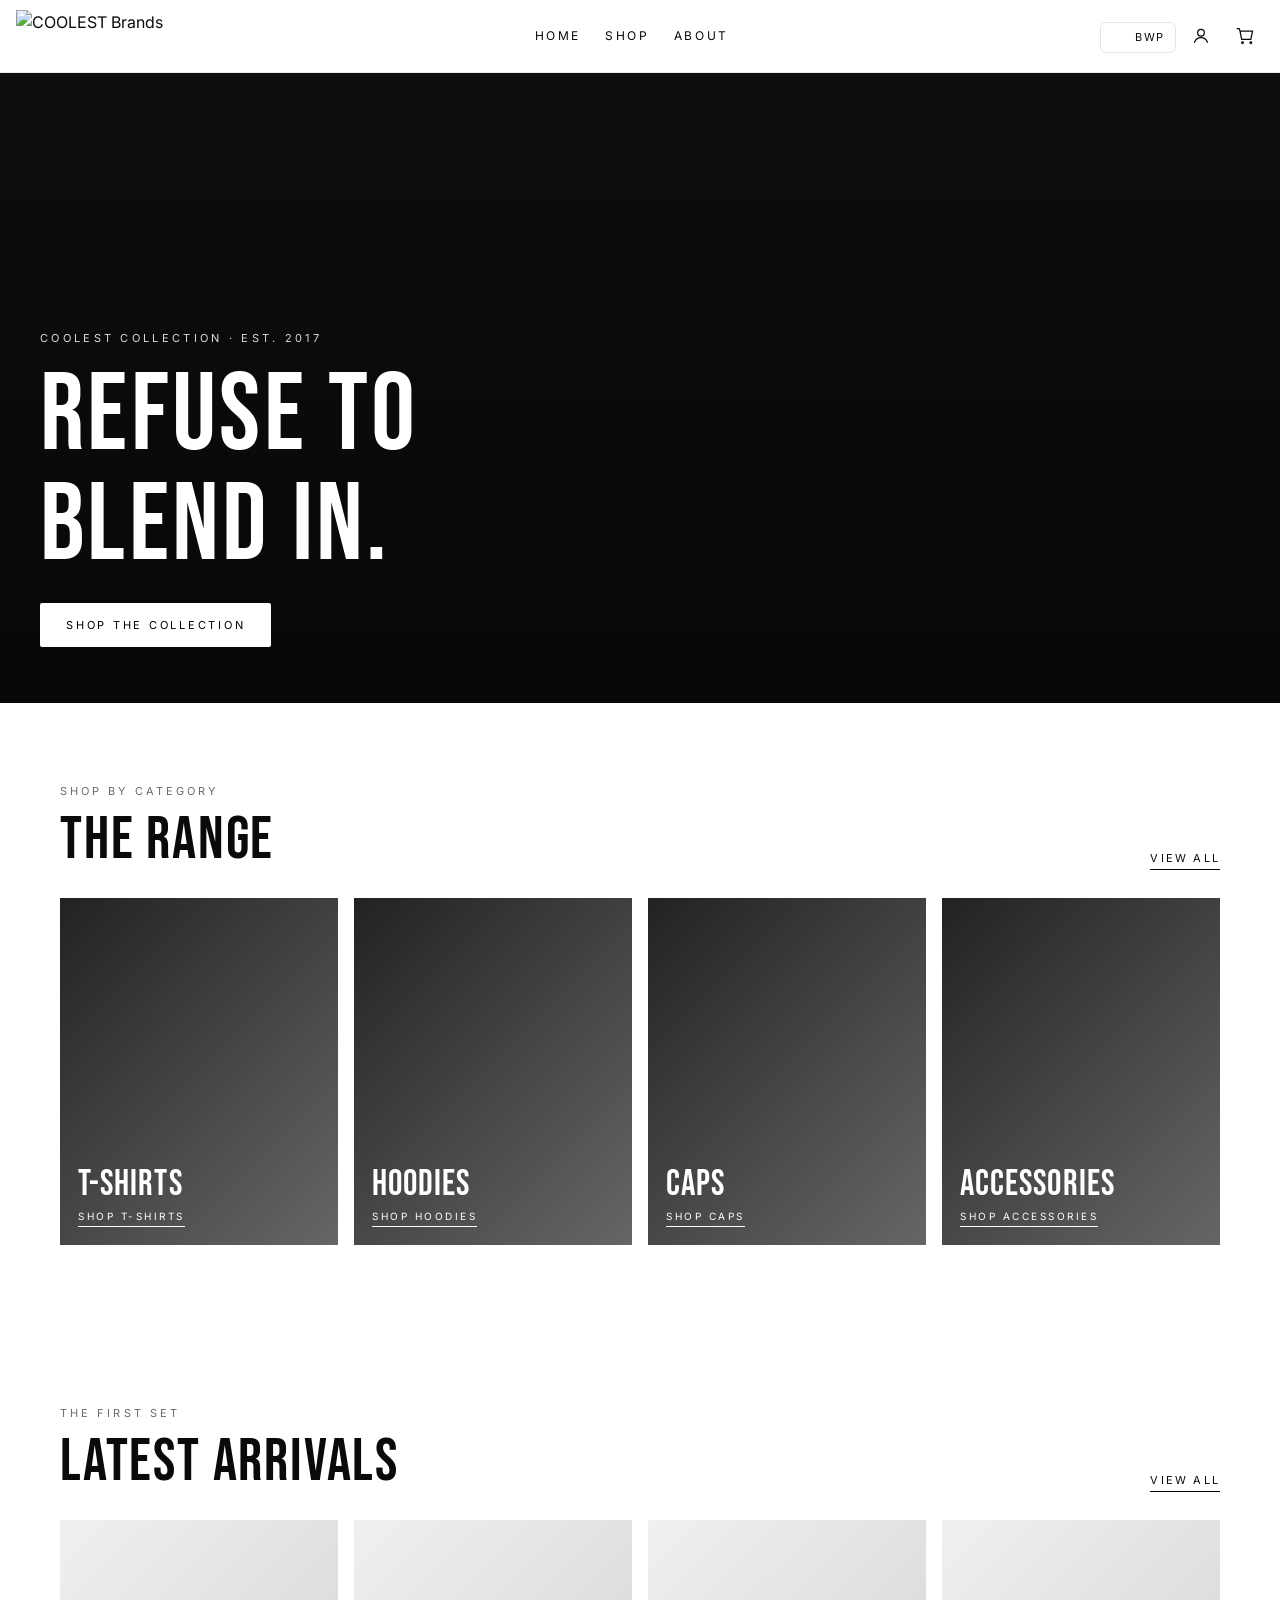
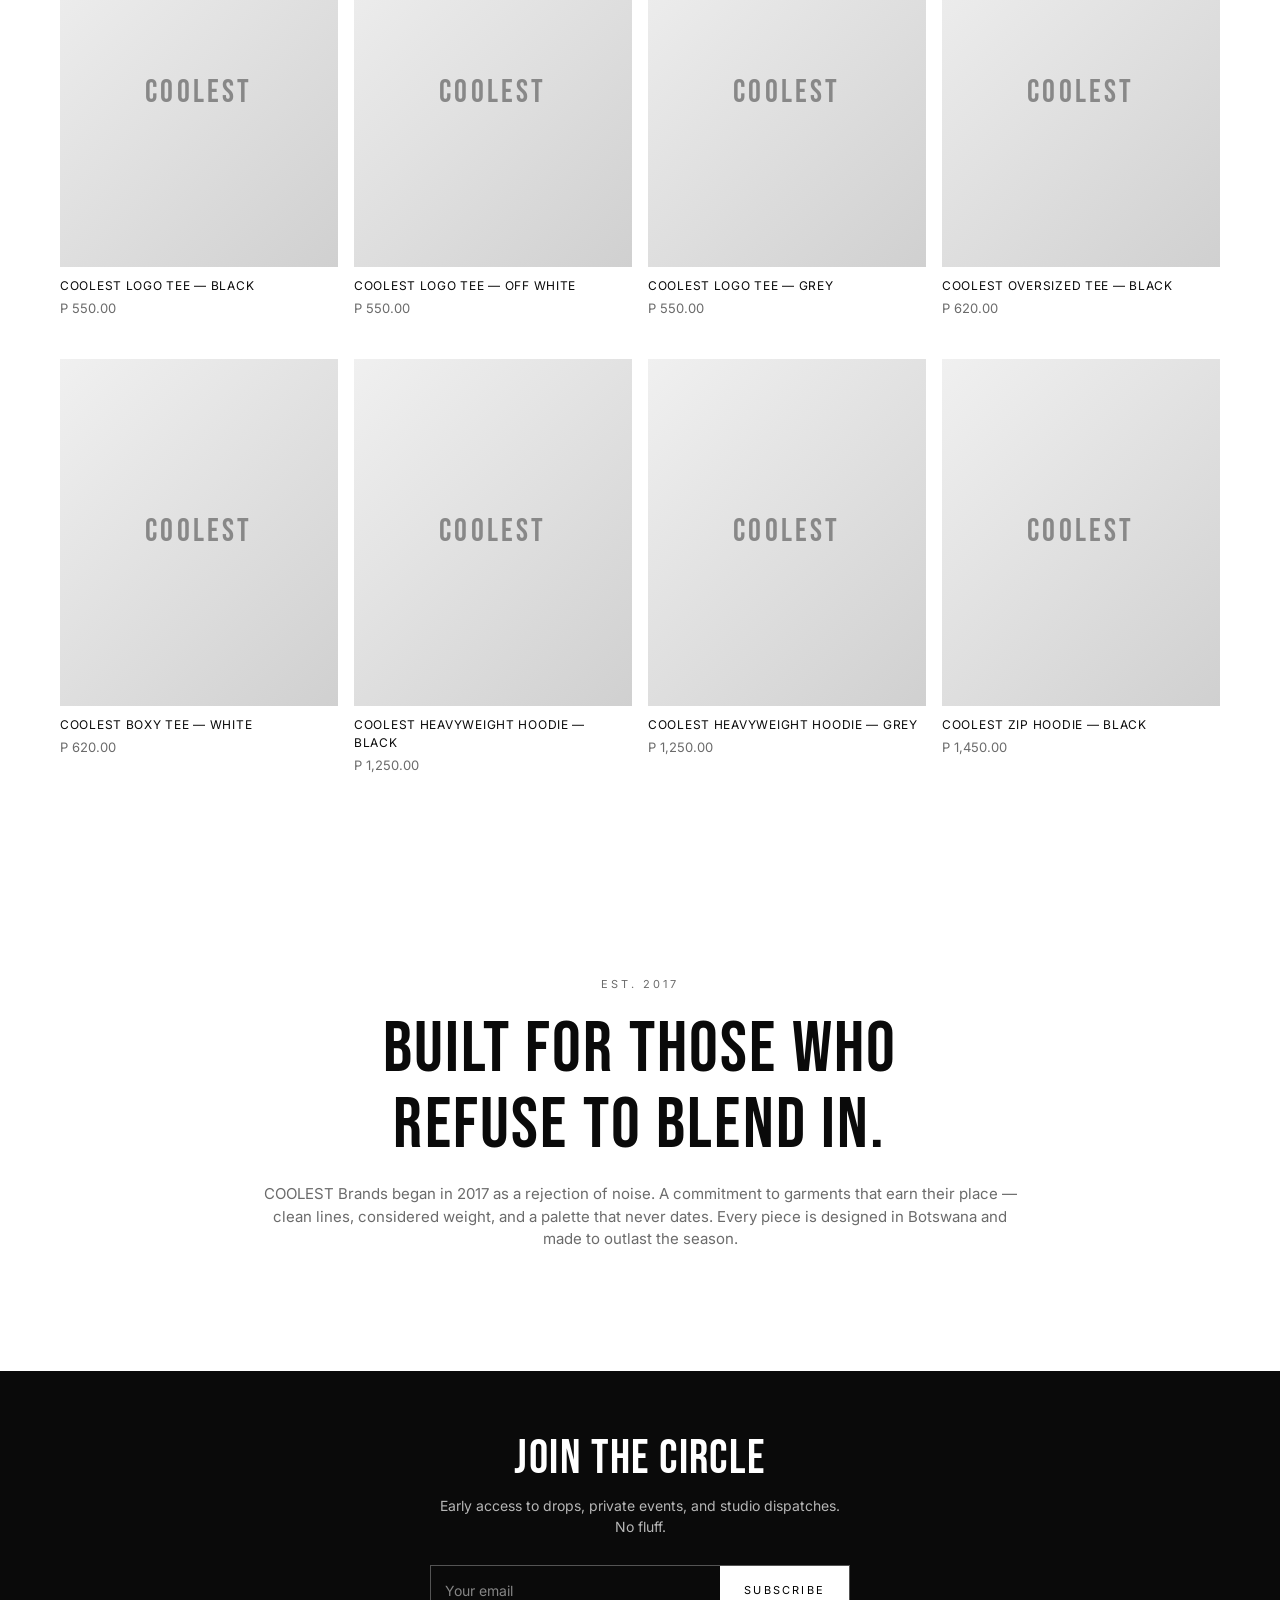
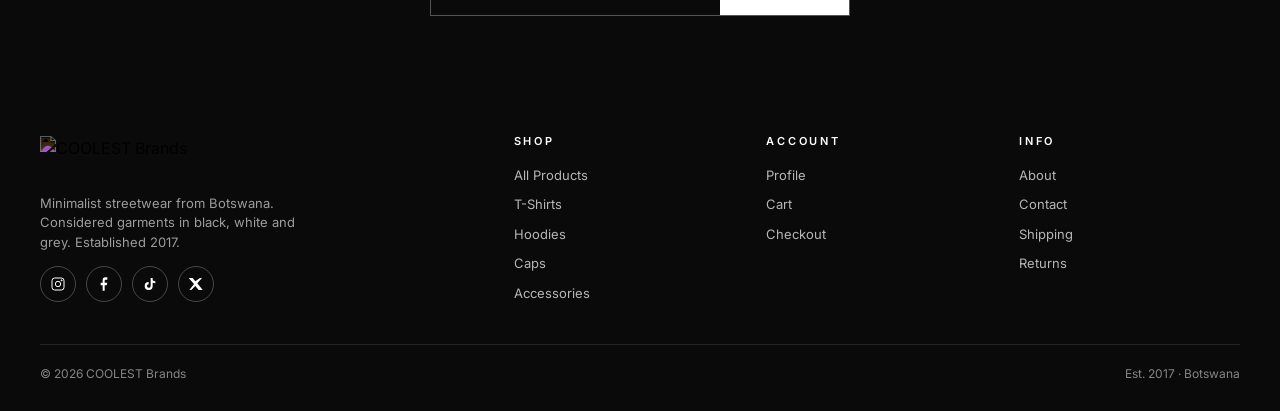
==== index.html @ 557a5750 "Create Coolest" ====
<!DOCTYPE html>
<html lang="en">
<head>
  <meta charset="UTF-8"/>
  <meta name="viewport" content="width=device-width,initial-scale=1"/>
  <title>COOLEST Brands — Established 2017</title>
  <meta name="description" content="COOLEST Brands. Minimalist streetwear from Botswana. Tees, hoodies and accessories in black, white and grey. Established 2017."/>
  <link rel="icon" href="assets/logo.png"/>
  <link rel="preconnect" href="https://fonts.googleapis.com"/>
  <link rel="preconnect" href="https://fonts.gstatic.com" crossorigin/>
  <link href="https://fonts.googleapis.com/css2?family=Bebas+Neue&family=Inter:wght@400;500;600&display=swap" rel="stylesheet"/>
  <link rel="stylesheet" href="styles.css"/>
</head>
<body>
  <div data-header></div>

  <main>
    <section class="hero">
      <div class="slide active" style="background-image:url('assets/hero.jpg')"></div>
      <div class="slide" style="background-image:linear-gradient(135deg,#1a1a1a,#3a3a3a)"></div>
      <div class="slide" style="background-image:linear-gradient(135deg,#2a2a2a,#555)"></div>
      <div class="hero-overlay">
        <div class="label">Coolest Collection · Est. 2017</div>
        <h1 class="display">Refuse to<br/>Blend In.</h1>
        <a href="shop.html" class="hero-cta">Shop the Collection</a>
      </div>
    </section>

    <section class="block">
      <div class="container">
        <div class="section-head">
          <div>
            <div class="uppercase-label" style="margin-bottom:10px">Shop by Category</div>
            <h2 class="display">The Range</h2>
          </div>
          <a href="shop.html" class="link-underline">View All</a>
        </div>
        <div class="cat-grid" data-categories></div>
      </div>
    </section>

    <section class="block" id="shop">
      <div class="container">
        <div class="section-head">
          <div>
            <div class="uppercase-label" style="margin-bottom:10px">The First Set</div>
            <h2 class="display">Latest Arrivals</h2>
          </div>
          <a href="shop.html" class="link-underline">View All</a>
        </div>
        <div class="product-grid" data-featured></div>
      </div>
    </section>

    <section class="about" id="about">
      <div class="uppercase-label" style="margin-bottom:20px">Est. 2017</div>
      <h2 class="display">Built for those who<br/>refuse to blend in.</h2>
      <p>COOLEST Brands began in 2017 as a rejection of noise. A commitment to garments that earn their place — clean lines, considered weight, and a palette that never dates. Every piece is designed in Botswana and made to outlast the season.</p>
    </section>

    <section class="newsletter">
      <h3 class="display">Join the Circle</h3>
      <p>Early access to drops, private events, and studio dispatches. No fluff.</p>
      <form onsubmit="event.preventDefault();this.reset();alert('Subscribed');">
        <input type="email" placeholder="Your email" required/>
        <button type="submit">Subscribe</button>
      </form>
    </section>
  </main>

  <div data-footer></div>
  <script src="app.js"></script>
</body>
</html>
---- styles.css ----
/* COOLEST Brands — pure CSS
   Mobile-first, responsive, no framework.
*/

:root{
  --bg:#ffffff;
  --fg:#0a0a0a;
  --muted:#6b6b6b;
  --border:#e5e5e5;
  --card:#f7f7f7;
  --max:1200px;
  --header-h:64px;
}

*,*::before,*::after{box-sizing:border-box}
html,body{margin:0;padding:0}
html{-webkit-text-size-adjust:100%}
body{
  font-family:"Inter",system-ui,-apple-system,Segoe UI,Roboto,sans-serif;
  color:var(--fg);
  background:var(--bg);
  line-height:1.5;
  -webkit-font-smoothing:antialiased;
  overflow-x:hidden;
}
img{max-width:100%;display:block}
a{color:inherit;text-decoration:none}
button{font:inherit;cursor:pointer;background:none;border:none;color:inherit;padding:0}
input,select,textarea{font:inherit;color:inherit}
h1,h2,h3,h4{margin:0;font-family:"Bebas Neue","Arial Black",sans-serif;letter-spacing:.03em;line-height:1;font-weight:400}
p{margin:0}

.container{max-width:var(--max);margin:0 auto;padding:0 20px}
.display{font-family:"Bebas Neue","Arial Black",sans-serif;letter-spacing:.03em;line-height:1;font-weight:400}
.uppercase-label{font-size:11px;text-transform:uppercase;letter-spacing:.28em;color:var(--muted)}
.link-underline{font-size:11px;text-transform:uppercase;letter-spacing:.2em;border-bottom:1px solid #000;padding-bottom:2px}
.link-underline:hover{opacity:.6}

/* ============ HEADER ============ */
.site-header{
  position:sticky;top:0;z-index:50;
  background:rgba(255,255,255,.88);
  backdrop-filter:blur(14px) saturate(140%);
  -webkit-backdrop-filter:blur(14px) saturate(140%);
  border-bottom:1px solid rgba(0,0,0,.08);
}
.header-inner{
  max-width:1400px;margin:0 auto;
  padding:10px 16px;
  display:grid;
  grid-template-columns:auto 1fr auto;
  align-items:center;
  gap:12px;
  min-height:var(--header-h);
}
.brand{display:flex;align-items:center;min-width:0}
.brand img{height:40px;width:auto}
@media(min-width:640px){ .brand img{height:52px} }

.nav{
  display:none;
  justify-self:center;
  gap:24px;
}
.nav a{font-size:12px;text-transform:uppercase;letter-spacing:.22em;white-space:nowrap}
.nav a:hover{opacity:.6}
@media(min-width:900px){ .nav{display:flex} }

.header-actions{display:flex;align-items:center;gap:6px;justify-self:end}
.icon-btn{
  display:inline-flex;align-items:center;justify-content:center;
  width:38px;height:38px;border-radius:8px;
}
.icon-btn:hover{background:#f2f2f2}
.icon-btn svg{width:20px;height:20px}
.cart-btn{position:relative}
.cart-count{
  position:absolute;top:2px;right:2px;
  background:#000;color:#fff;
  font-size:10px;font-weight:600;
  min-width:16px;height:16px;padding:0 4px;
  border-radius:8px;display:flex;align-items:center;justify-content:center;
}

/* Currency selector */
.currency{position:relative}
.currency-btn{
  display:inline-flex;align-items:center;gap:6px;
  padding:6px 10px;border:1px solid var(--border);
  font-size:11px;text-transform:uppercase;letter-spacing:.14em;
  border-radius:6px;background:#fff;
}
.currency-btn img{width:18px;height:auto;border-radius:2px}
.currency-btn .code{display:none}
@media(min-width:520px){ .currency-btn .code{display:inline} }
.currency-menu{
  position:absolute;right:0;top:calc(100% + 6px);
  background:#fff;border:1px solid var(--border);
  min-width:220px;max-height:320px;overflow:auto;
  z-index:60;display:none;border-radius:8px;
  box-shadow:0 12px 32px rgba(0,0,0,.12);
}
.currency-menu.open{display:block}
.currency-menu button{
  display:flex;align-items:center;gap:10px;
  width:100%;padding:10px 12px;font-size:12px;text-align:left;
}
.currency-menu button:hover{background:#f4f4f4}
.currency-menu img{width:20px;height:auto;border-radius:2px}

/* Mobile menu toggle */
.menu-toggle{
  display:inline-flex;
  width:38px;height:38px;align-items:center;justify-content:center;
  border-radius:8px;
}
.menu-toggle:hover{background:#f2f2f2}
.menu-toggle svg{width:22px;height:22px}
@media(min-width:900px){ .menu-toggle{display:none} }

/* Mobile drawer */
.mobile-drawer{
  position:fixed;inset:0;z-index:80;
  display:none;
}
.mobile-drawer.open{display:block}
.mobile-drawer .backdrop{
  position:absolute;inset:0;background:rgba(0,0,0,.4);
}
.mobile-drawer .panel{
  position:absolute;top:0;right:0;bottom:0;
  width:min(320px,84vw);
  background:#fff;padding:24px 20px;
  display:flex;flex-direction:column;gap:18px;
  animation:slideIn .25s ease;
}
@keyframes slideIn{ from{transform:translateX(20px);opacity:.5} to{transform:none;opacity:1} }
.mobile-drawer .panel a{
  font-size:14px;text-transform:uppercase;letter-spacing:.22em;
  padding:10px 0;border-bottom:1px solid var(--border);
}
.mobile-drawer .close{
  align-self:flex-end;
  width:36px;height:36px;border-radius:50%;
  background:#f2f2f2;display:inline-flex;align-items:center;justify-content:center;
}

/* ============ HERO ============ */
.hero{
  position:relative;
  height:70vh;min-height:460px;
  overflow:hidden;background:#111;
}
.hero .slide{
  position:absolute;inset:0;
  background-size:cover;background-position:center;
  opacity:0;transition:opacity 1.2s ease;
}
.hero .slide.active{opacity:1}
.hero-overlay{
  position:absolute;inset:0;
  background:linear-gradient(180deg,rgba(0,0,0,.2) 0%,rgba(0,0,0,.6) 100%);
  color:#fff;
  display:flex;flex-direction:column;justify-content:flex-end;
  padding:32px 20px;
}
@media(min-width:768px){ .hero-overlay{padding:56px 40px} }
.hero-overlay .label{
  font-size:11px;text-transform:uppercase;letter-spacing:.3em;
  opacity:.85;margin-bottom:14px;
}
.hero-overlay h1{
  font-size:clamp(40px,9vw,110px);
  max-width:900px;
}
.hero-cta{
  display:inline-flex;margin-top:22px;
  padding:14px 26px;background:#fff;color:#000;
  font-size:11px;text-transform:uppercase;letter-spacing:.25em;
  width:fit-content;border-radius:2px;
}
.hero-cta:hover{opacity:.85}

/* ============ SECTIONS ============ */
section.block{padding:56px 0}
@media(min-width:768px){ section.block{padding:80px 0} }
.section-head{
  display:flex;align-items:end;justify-content:space-between;
  margin-bottom:28px;gap:16px;flex-wrap:wrap;
}
.section-head h2{font-size:clamp(32px,5vw,60px)}

/* Category grid */
.cat-grid{
  display:grid;gap:14px;
  grid-template-columns:repeat(2,1fr);
}
@media(min-width:768px){ .cat-grid{grid-template-columns:repeat(4,1fr);gap:16px} }
.cat-card{
  position:relative;aspect-ratio:4/5;overflow:hidden;
  background:linear-gradient(135deg,#222,#666);
  color:#fff;display:flex;flex-direction:column;justify-content:flex-end;
  padding:18px;transition:transform .3s;
}
.cat-card:hover{transform:translateY(-3px)}
.cat-card h3{font-size:clamp(22px,4vw,36px)}
.cat-card .go{
  margin-top:6px;font-size:10px;text-transform:uppercase;letter-spacing:.25em;
  border-bottom:1px solid #fff;padding-bottom:2px;width:fit-content;
}

/* Product grid */
.product-grid{
  display:grid;gap:24px 14px;
  grid-template-columns:repeat(2,1fr);
}
@media(min-width:768px){ .product-grid{grid-template-columns:repeat(3,1fr);gap:40px 16px} }
@media(min-width:1024px){ .product-grid{grid-template-columns:repeat(4,1fr)} }
.product-card{cursor:pointer;display:flex;flex-direction:column;min-width:0}
.product-media{
  aspect-ratio:4/5;background:#eee;overflow:hidden;position:relative;
}
.product-media .placeholder{
  width:100%;height:100%;display:flex;align-items:center;justify-content:center;
  background:linear-gradient(135deg,#f0f0f0,#d0d0d0);
  color:#888;font-family:"Bebas Neue",sans-serif;
  font-size:clamp(20px,4vw,32px);letter-spacing:.1em;
}
.product-card:hover .product-media img{transform:scale(1.03)}
.product-media img{transition:transform .5s ease;width:100%;height:100%;object-fit:cover}
.product-info{padding-top:10px;min-width:0}
.product-info .name{
  font-size:12px;text-transform:uppercase;letter-spacing:.06em;
  overflow:hidden;text-overflow:ellipsis;
  display:-webkit-box;-webkit-line-clamp:2;-webkit-box-orient:vertical;
}
.product-info .price{font-size:13px;color:var(--muted);margin-top:4px}

/* About */
.about{
  text-align:center;max-width:820px;margin:0 auto;
  padding:80px 20px;
}
@media(min-width:768px){ .about{padding:120px 24px} }
.about h2{font-size:clamp(34px,6vw,72px);line-height:1.05}
.about p{margin-top:20px;color:var(--muted);font-size:15px}

/* Newsletter */
.newsletter{
  background:#0a0a0a;color:#fff;
  padding:64px 20px;text-align:center;
}
.newsletter h3{font-size:clamp(28px,5vw,48px)}
.newsletter p{
  opacity:.7;margin:12px auto 0;max-width:420px;font-size:14px;
}
.newsletter form{
  display:flex;flex-direction:column;gap:10px;
  max-width:420px;margin:28px auto 0;
}
@media(min-width:520px){
  .newsletter form{flex-direction:row;border:1px solid rgba(255,255,255,.3);gap:0}
}
.newsletter input{
  flex:1;background:transparent;color:#fff;
  border:1px solid rgba(255,255,255,.3);padding:14px;font-size:14px;outline:none;
}
@media(min-width:520px){ .newsletter input{border:none} }
.newsletter input::placeholder{color:rgba(255,255,255,.5)}
.newsletter button{
  background:#fff;color:#000;padding:14px 24px;
  font-size:11px;text-transform:uppercase;letter-spacing:.2em;
}

/* ============ FOOTER ============ */
.site-footer{background:#0a0a0a;color:#fff;padding:56px 20px 28px}
.footer-grid{
  max-width:var(--max);margin:0 auto;
  display:grid;grid-template-columns:1fr;gap:32px;
}
@media(min-width:640px){ .footer-grid{grid-template-columns:1fr 1fr} }
@media(min-width:900px){ .footer-grid{grid-template-columns:2fr 1fr 1fr 1fr} }
.footer-brand img{height:44px;filter:invert(1);margin-bottom:14px}
.footer-brand p{color:rgba(255,255,255,.6);font-size:13px;max-width:280px}
.footer-col h4{
  font-family:"Inter",sans-serif;font-size:11px;
  text-transform:uppercase;letter-spacing:.25em;
  margin:0 0 14px;color:#fff;font-weight:600;
}
.footer-col a{
  display:block;padding:5px 0;font-size:13px;color:rgba(255,255,255,.7);
}
.footer-col a:hover{color:#fff}
.socials{display:flex;gap:10px;margin-top:14px}
.socials a{
  width:36px;height:36px;
  border:1px solid rgba(255,255,255,.25);
  display:inline-flex;align-items:center;justify-content:center;border-radius:50%;
}
.socials a:hover{background:#fff;color:#000}
.socials svg{width:16px;height:16px}
.footer-bottom{
  max-width:var(--max);margin:36px auto 0;padding-top:20px;
  border-top:1px solid rgba(255,255,255,.1);
  display:flex;justify-content:space-between;
  font-size:12px;color:rgba(255,255,255,.5);
  flex-wrap:wrap;gap:12px;
}

/* ============ MODAL ============ */
.modal-backdrop{
  position:fixed;inset:0;
  background:rgba(0,0,0,.55);
  backdrop-filter:blur(6px);z-index:100;
  display:none;align-items:center;justify-content:center;
  padding:16px;
}
.modal-backdrop.open{display:flex;animation:fade .2s ease}
@keyframes fade{ from{opacity:0} to{opacity:1} }
.modal{
  background:#fff;
  max-width:900px;width:100%;max-height:92vh;
  overflow:auto;
  display:grid;grid-template-columns:1fr;
  position:relative;border-radius:6px;
}
@media(min-width:768px){ .modal{grid-template-columns:1fr 1fr} }
.modal-close{
  position:absolute;top:10px;right:10px;
  width:36px;height:36px;background:rgba(0,0,0,.06);
  border-radius:50%;z-index:2;font-size:18px;
}
.modal-media{aspect-ratio:4/5;background:#eee}
.modal-media .placeholder{
  width:100%;height:100%;
  background:linear-gradient(135deg,#e5e5e5,#c9c9c9);
  display:flex;align-items:center;justify-content:center;
  color:#888;font-family:"Bebas Neue",sans-serif;font-size:40px;
}
.modal-body{padding:24px}
@media(min-width:768px){ .modal-body{padding:32px} }
.modal-body .collection{
  font-size:11px;text-transform:uppercase;letter-spacing:.3em;color:var(--muted);
}
.modal-body h3{font-size:28px;margin-top:8px}
.modal-body .price{margin-top:8px;font-size:16px}
.opt-group{margin-top:18px}
.opt-group .lbl{
  font-size:11px;text-transform:uppercase;letter-spacing:.2em;
  color:var(--muted);margin-bottom:8px;
}
.opt-list{display:flex;flex-wrap:wrap;gap:8px}
.chip{
  padding:8px 14px;border:1px solid #000;
  font-size:12px;text-transform:uppercase;letter-spacing:.1em;
  background:#fff;border-radius:2px;
}
.chip.active{background:#000;color:#fff}
.qty{display:inline-flex;align-items:center;border:1px solid #000;border-radius:2px}
.qty button{padding:8px 14px;font-size:16px}
.qty span{padding:0 16px;font-size:14px;min-width:40px;text-align:center}
.btn-primary{
  display:block;width:100%;background:#000;color:#fff;
  padding:16px;font-size:12px;text-transform:uppercase;letter-spacing:.22em;
  margin-top:22px;border-radius:2px;
}
.btn-primary:hover{opacity:.88}
.btn-primary:disabled{opacity:.4;cursor:not-allowed}

/* Toast */
.toast{
  position:fixed;bottom:20px;left:50%;transform:translate(-50%,10px);
  background:#000;color:#fff;padding:12px 20px;font-size:13px;
  z-index:200;opacity:0;transition:all .3s;pointer-events:none;
  border-radius:4px;
}
.toast.show{opacity:1;transform:translate(-50%,0)}

/* ============ PAGES ============ */
.page{padding:40px 0 72px;min-height:60vh}
@media(min-width:768px){ .page{padding:64px 0 96px} }
.page h1{font-size:clamp(36px,6vw,68px);margin-bottom:8px}

/* Cart */
.cart-list{display:flex;flex-direction:column;gap:14px}
.cart-row{
  display:grid;
  grid-template-columns:72px 1fr;
  gap:14px;
  padding:14px;border:1px solid var(--border);background:#fff;
  border-radius:4px;
}
@media(min-width:640px){
  .cart-row{grid-template-columns:80px 1fr auto;align-items:center}
}
.cart-row .thumb{width:72px;height:90px;background:#eee;border-radius:2px;overflow:hidden}
.cart-row .thumb .placeholder{
  width:100%;height:100%;
  background:linear-gradient(135deg,#e5e5e5,#c9c9c9);
}
.cart-row .info{min-width:0}
.cart-row .title{
  font-size:13px;text-transform:uppercase;letter-spacing:.05em;
  overflow:hidden;text-overflow:ellipsis;
}
.cart-row .meta{font-size:12px;color:var(--muted);margin-top:4px}
.cart-row .row-actions{
  display:flex;align-items:center;justify-content:space-between;
  gap:12px;grid-column:1 / -1;
}
@media(min-width:640px){
  .cart-row .row-actions{grid-column:auto;justify-content:flex-end}
}
.cart-total{
  margin-top:28px;display:flex;justify-content:space-between;
  padding:20px 4px;border-top:2px solid #000;
  font-size:16px;text-transform:uppercase;letter-spacing:.1em;
}
.cart-actions{margin-top:20px;display:flex;justify-content:flex-end}
.empty{text-align:center;padding:64px 20px;color:var(--muted)}

/* Checkout */
.checkout-grid{
  display:grid;grid-template-columns:1fr;gap:24px;
}
@media(min-width:900px){ .checkout-grid{grid-template-columns:1.4fr 1fr;gap:32px} }
.form-panel,.summary-panel{
  background:#fff;border:1px solid var(--border);
  padding:20px;border-radius:4px;
}
@media(min-width:640px){ .form-panel,.summary-panel{padding:26px} }
.form-panel h2,.summary-panel h2{font-size:22px;margin-bottom:14px}
.field{margin-bottom:14px}
.field label{
  display:block;font-size:11px;text-transform:uppercase;letter-spacing:.2em;
  color:var(--muted);margin-bottom:6px;
}
.field input,.field select{
  width:100%;padding:12px;border:1px solid var(--border);
  background:#fff;border-radius:2px;
}
.field-row{display:grid;grid-template-columns:1fr;gap:12px}
@media(min-width:520px){ .field-row{grid-template-columns:1fr 1fr} }
.payment-icons{display:flex;flex-wrap:wrap;gap:10px;margin-top:12px}
.payment-icons img{height:26px}
.summary-line{
  display:flex;justify-content:space-between;
  padding:8px 0;font-size:14px;gap:12px;
}
.summary-line span:first-child{
  min-width:0;overflow:hidden;text-overflow:ellipsis;white-space:nowrap;
}
.summary-line.total{
  border-top:1px solid #000;margin-top:10px;padding-top:14px;
  font-weight:600;font-size:16px;
}

/* Profile */
.profile-grid{display:grid;grid-template-columns:1fr;gap:20px}
@media(min-width:900px){ .profile-grid{grid-template-columns:1fr 2fr;gap:24px} }
.profile-card{
  background:#fff;border:1px solid var(--border);
  padding:22px;border-radius:4px;
}
.avatar{
  width:88px;height:88px;border-radius:50%;
  background:#000;color:#fff;
  display:flex;align-items:center;justify-content:center;
  font-family:"Bebas Neue",sans-serif;font-size:36px;
  margin:0 auto 14px;
}

/* Category filter pills */
.pills{display:flex;flex-wrap:wrap;gap:8px;margin:16px 0 24px}
.pill{
  padding:8px 14px;border:1px solid #000;
  font-size:11px;text-transform:uppercase;letter-spacing:.2em;
  background:#fff;cursor:pointer;border-radius:2px;
}
.pill.active,.pill:hover{background:#000;color:#fff}
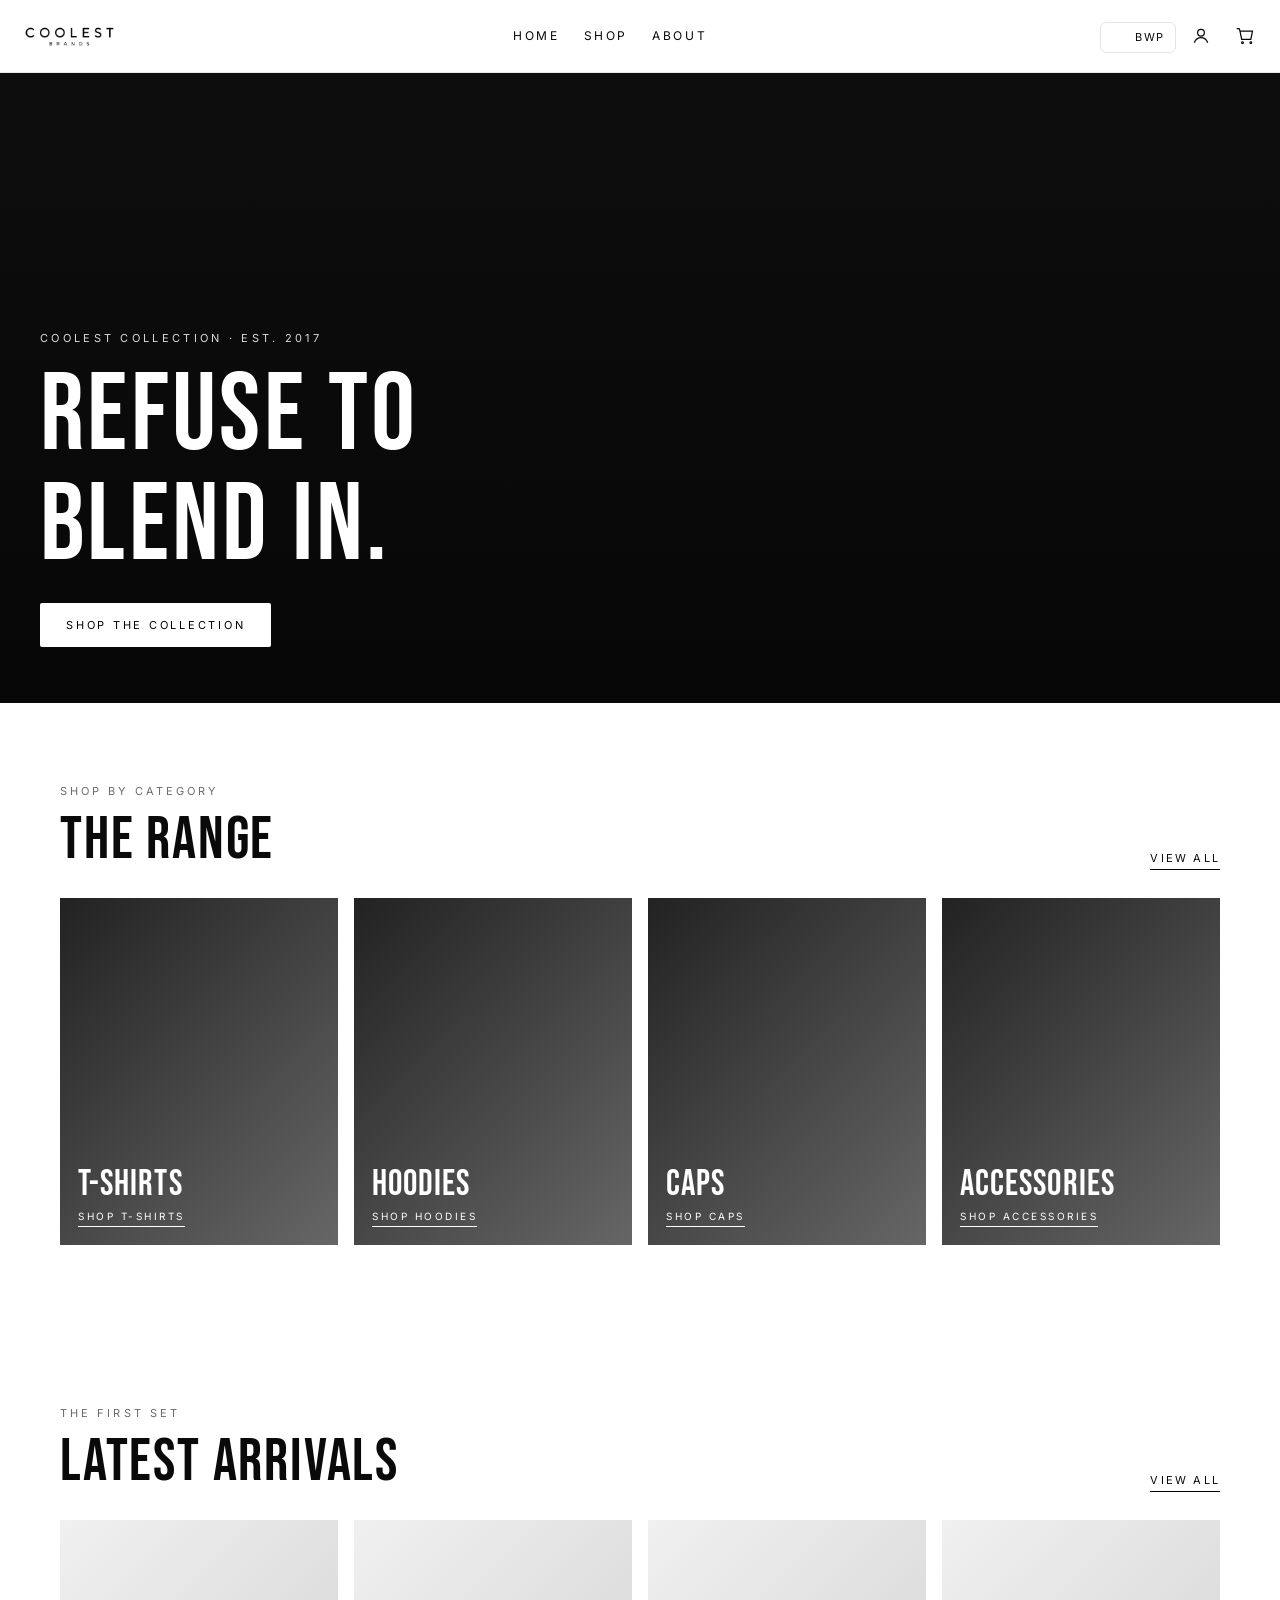
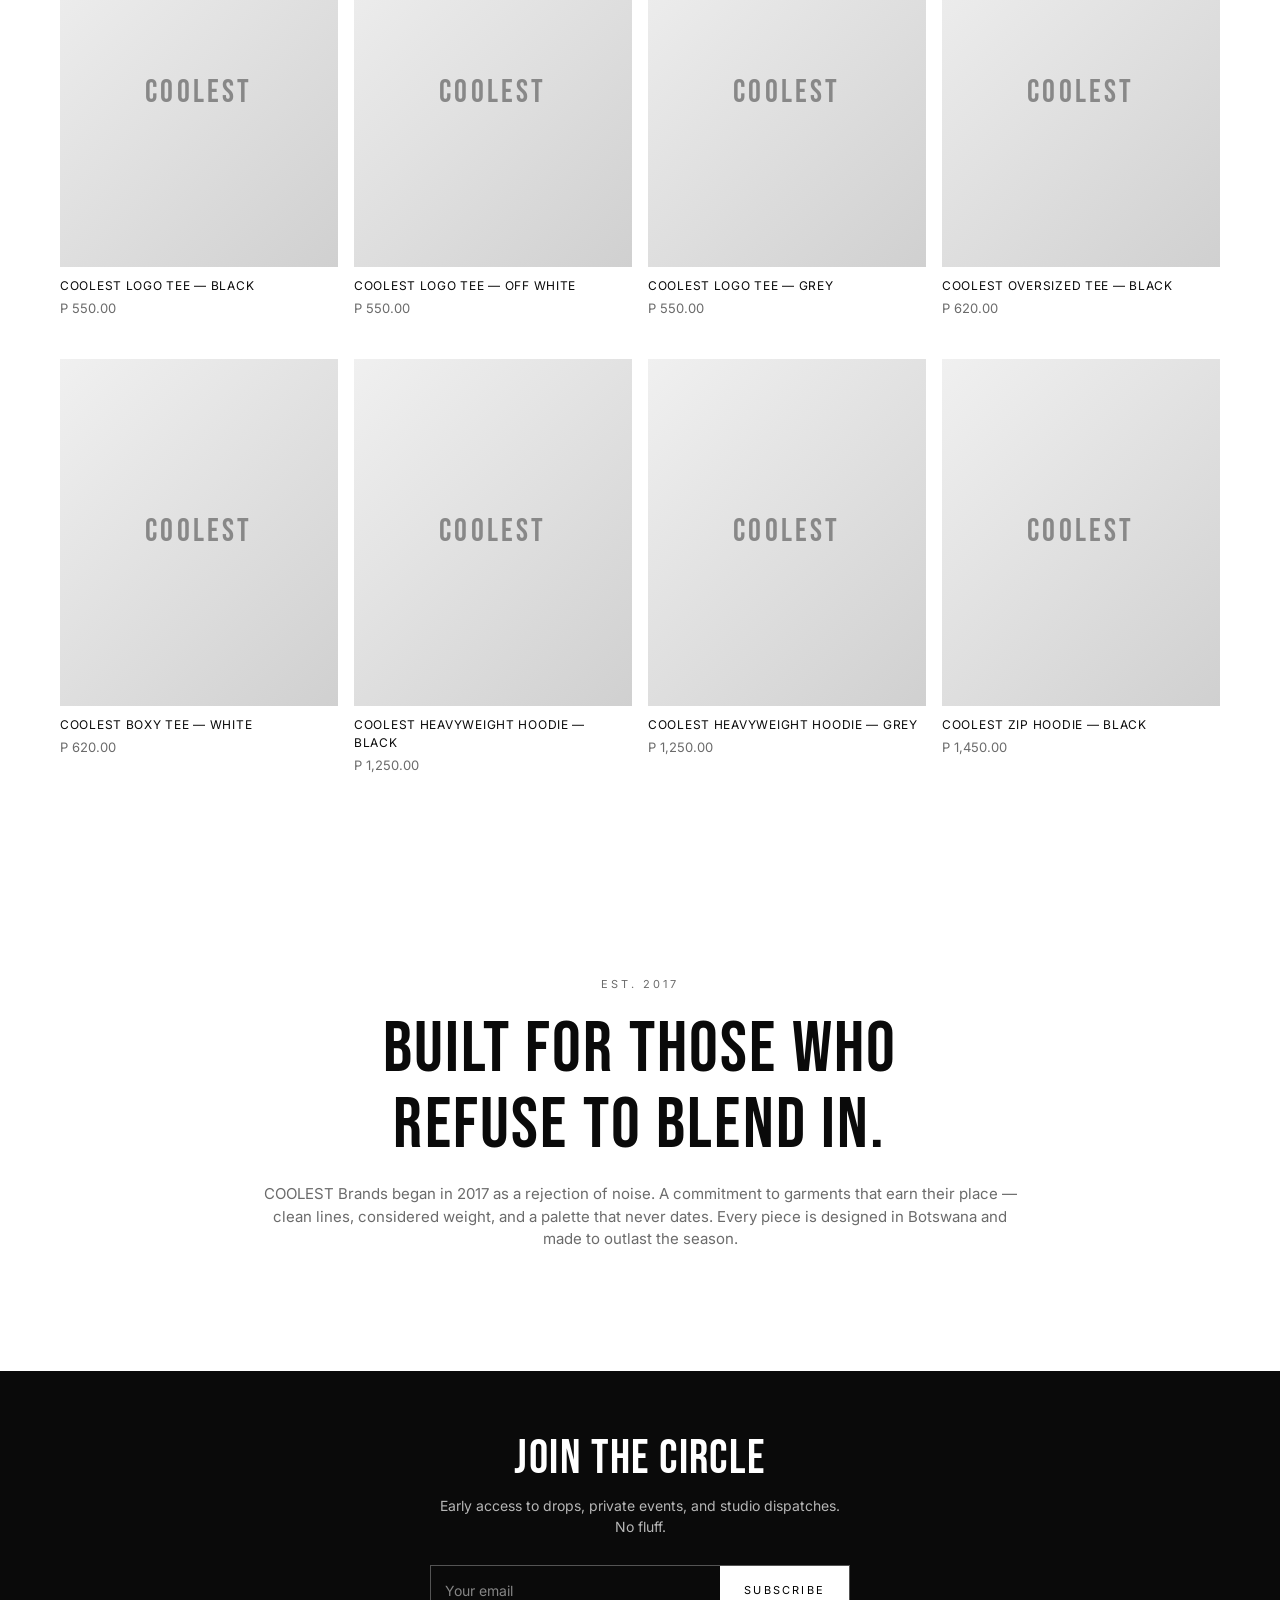
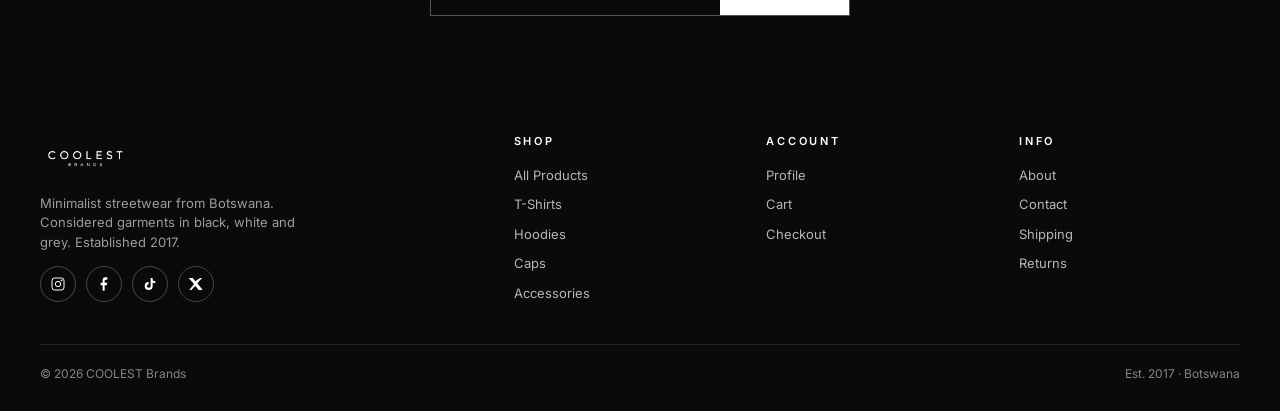
==== commit b8bbe885: "Update favicon link in index.html" ====
--- a/index.html
+++ b/index.html
@@ -5,7 +5,7 @@
   <meta name="viewport" content="width=device-width,initial-scale=1"/>
   <title>COOLEST Brands — Established 2017</title>
   <meta name="description" content="COOLEST Brands. Minimalist streetwear from Botswana. Tees, hoodies and accessories in black, white and grey. Established 2017."/>
-  <link rel="icon" href="assets/logo.png"/>
+  <link rel="icon" href="logo.png"/>
   <link rel="preconnect" href="https://fonts.googleapis.com"/>
   <link rel="preconnect" href="https://fonts.gstatic.com" crossorigin/>
   <link href="https://fonts.googleapis.com/css2?family=Bebas+Neue&family=Inter:wght@400;500;600&display=swap" rel="stylesheet"/>
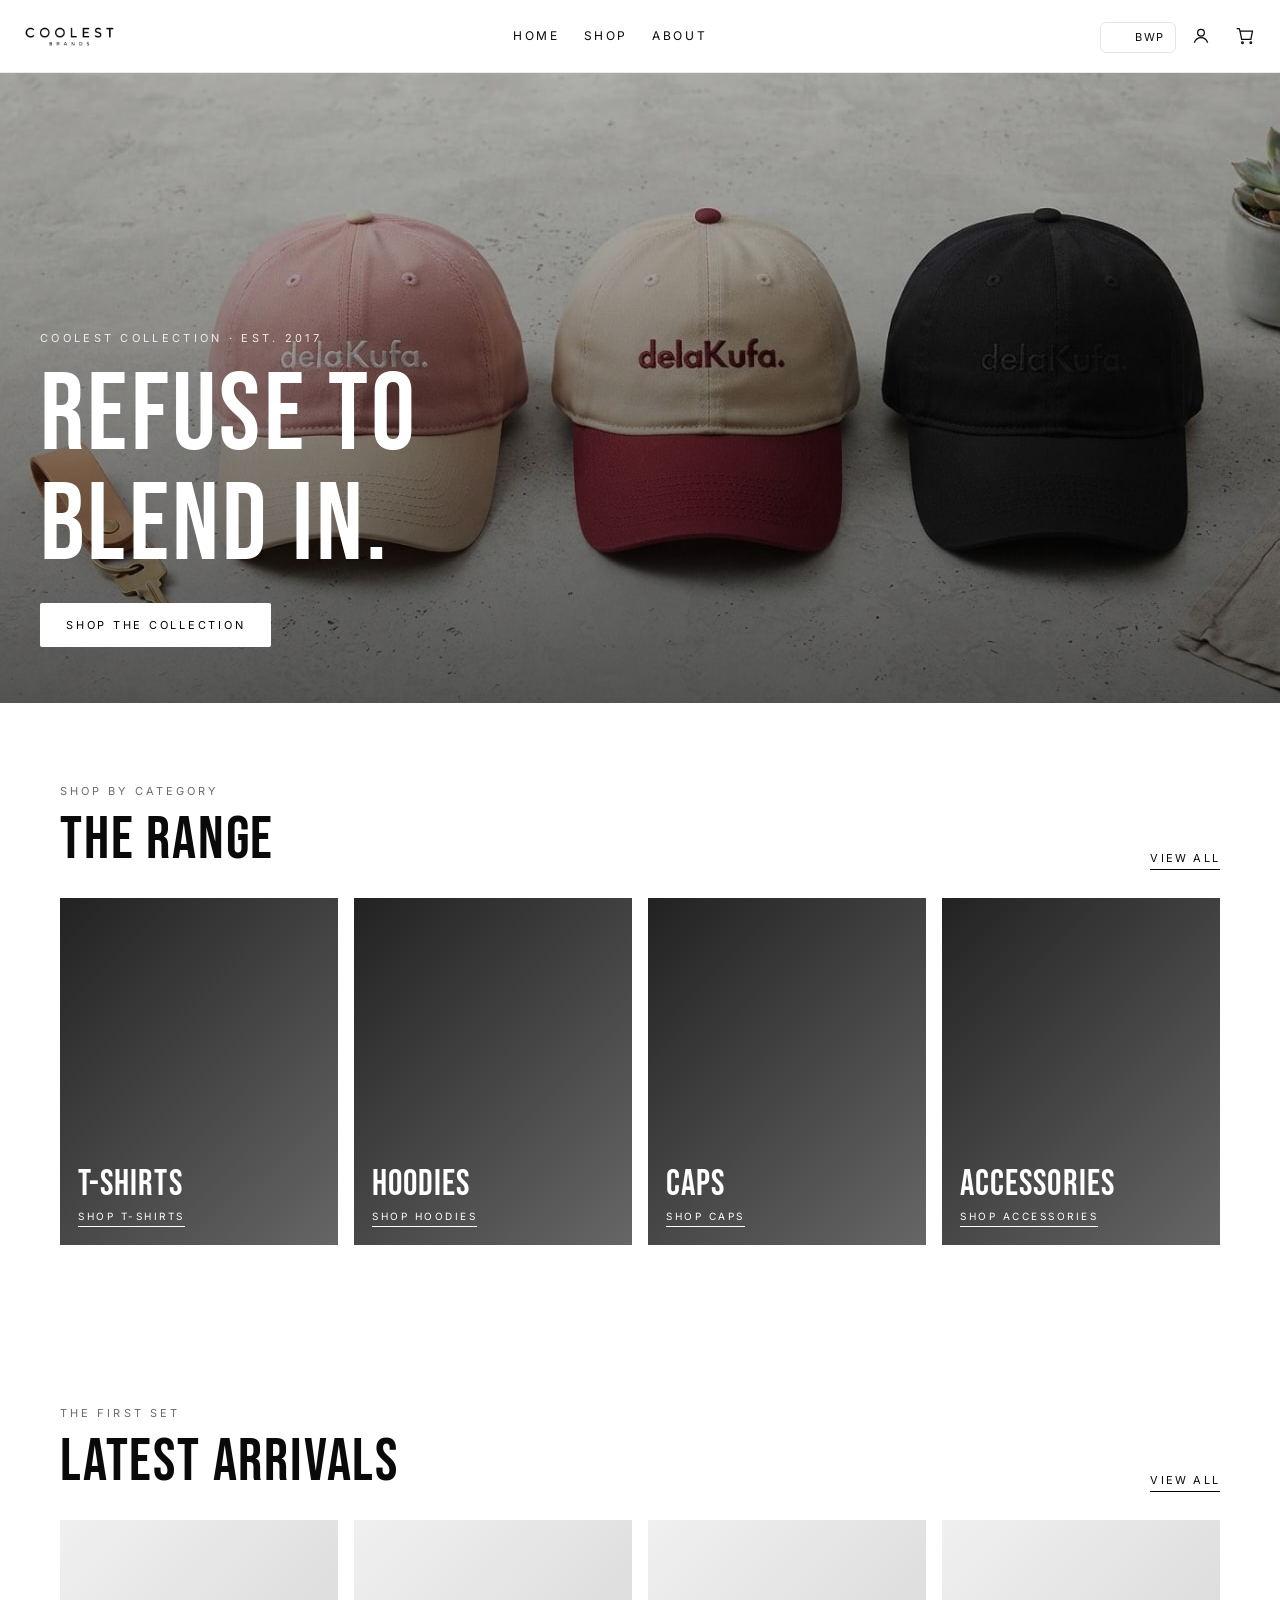
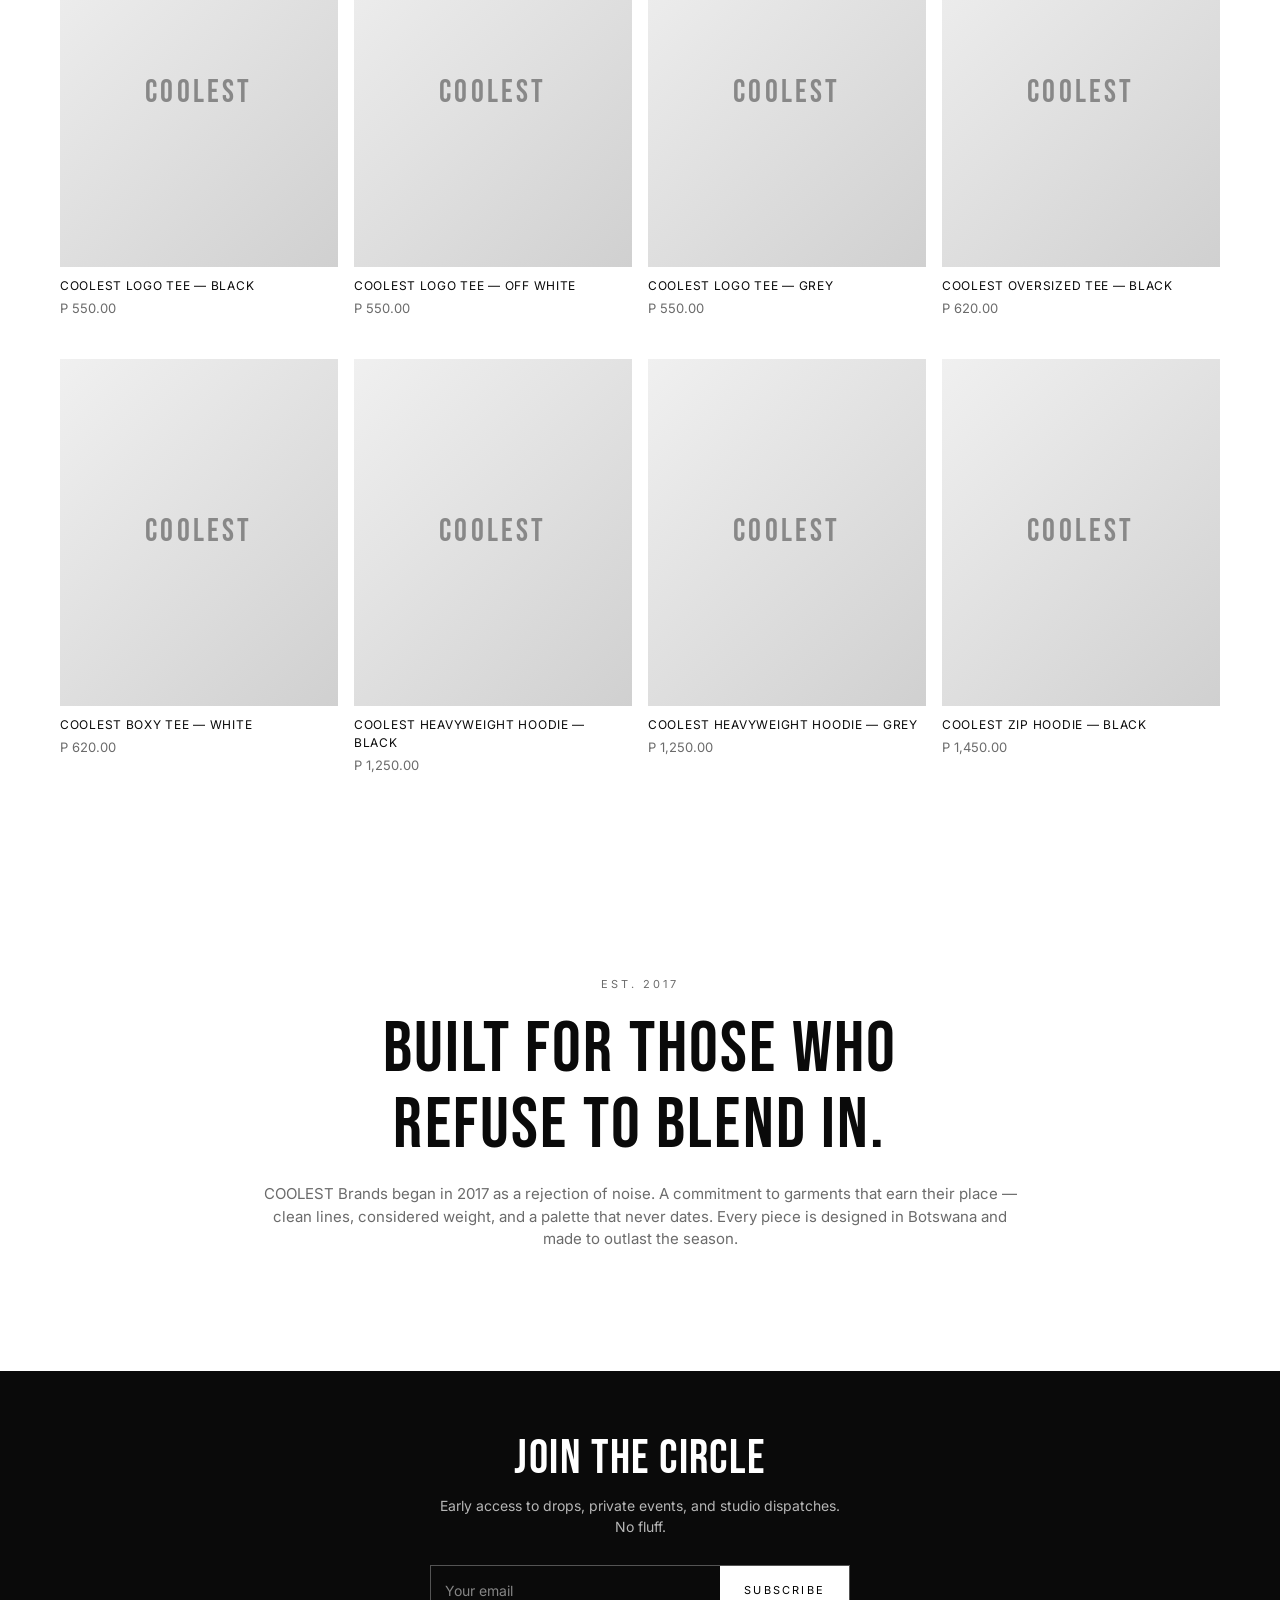
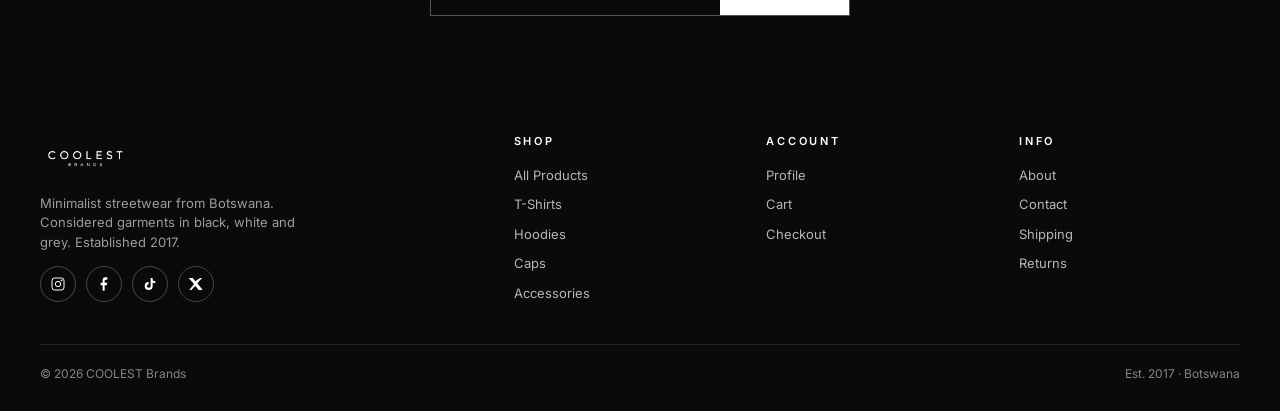
==== commit 4d2d3264: "Update logo and hero images in index.html" ====
--- a/index.html
+++ b/index.html
@@ -5,7 +5,7 @@
   <meta name="viewport" content="width=device-width,initial-scale=1"/>
   <title>COOLEST Brands — Established 2017</title>
   <meta name="description" content="COOLEST Brands. Minimalist streetwear from Botswana. Tees, hoodies and accessories in black, white and grey. Established 2017."/>
-  <link rel="icon" href="logo.png"/>
+  <link rel="icon" href="assets/logo.png"/>
   <link rel="preconnect" href="https://fonts.googleapis.com"/>
   <link rel="preconnect" href="https://fonts.gstatic.com" crossorigin/>
   <link href="https://fonts.googleapis.com/css2?family=Bebas+Neue&family=Inter:wght@400;500;600&display=swap" rel="stylesheet"/>
@@ -16,9 +16,9 @@
 
   <main>
     <section class="hero">
-      <div class="slide active" style="background-image:url('assets/hero.jpg')"></div>
-      <div class="slide" style="background-image:linear-gradient(135deg,#1a1a1a,#3a3a3a)"></div>
-      <div class="slide" style="background-image:linear-gradient(135deg,#2a2a2a,#555)"></div>
+      <div class="slide active" style="background-image:url('assets/coolest-3caps.jpeg')"></div>
+      <div class="slide" style="background-image:url('assets/coolest-hoodiebrown.jpeg')"></div>
+      <div class="slide" style="background-image:url('assets/coolest-3caps.jpeg')"></div>
       <div class="hero-overlay">
         <div class="label">Coolest Collection · Est. 2017</div>
         <h1 class="display">Refuse to<br/>Blend In.</h1>
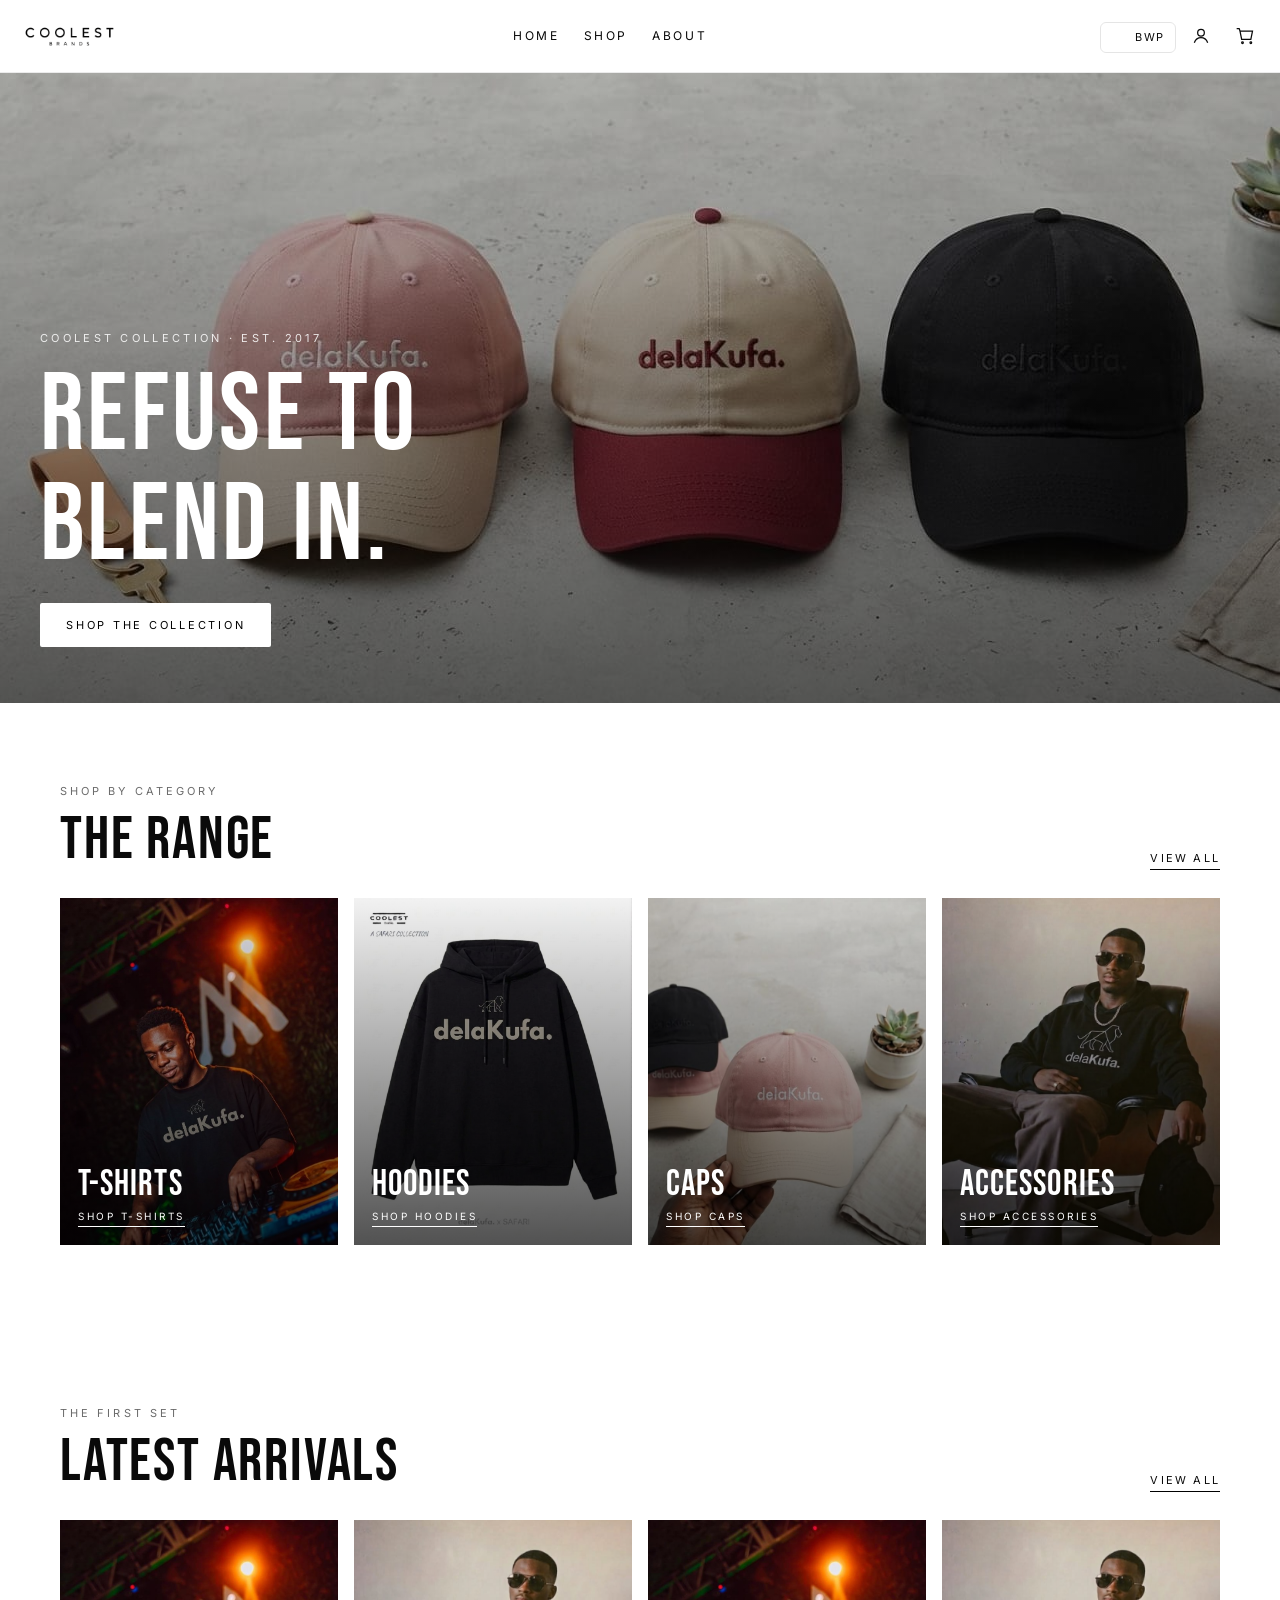
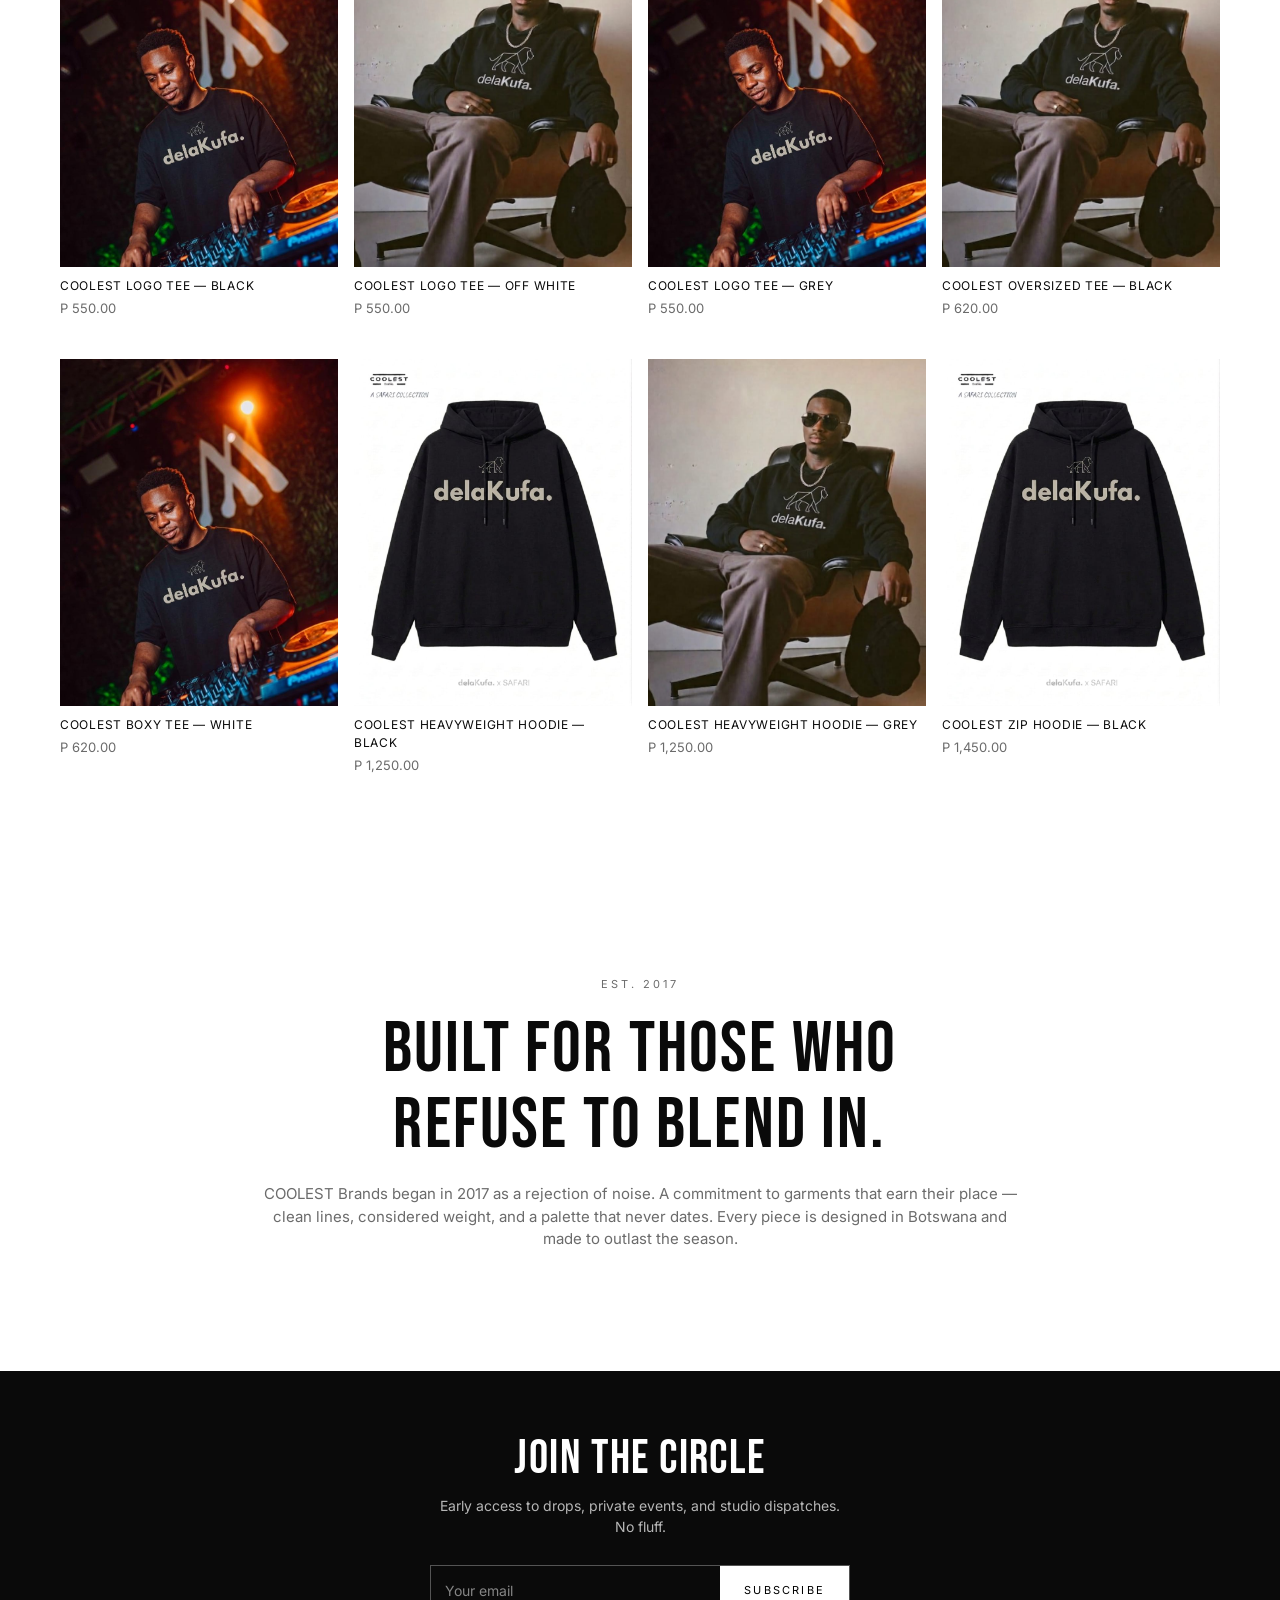
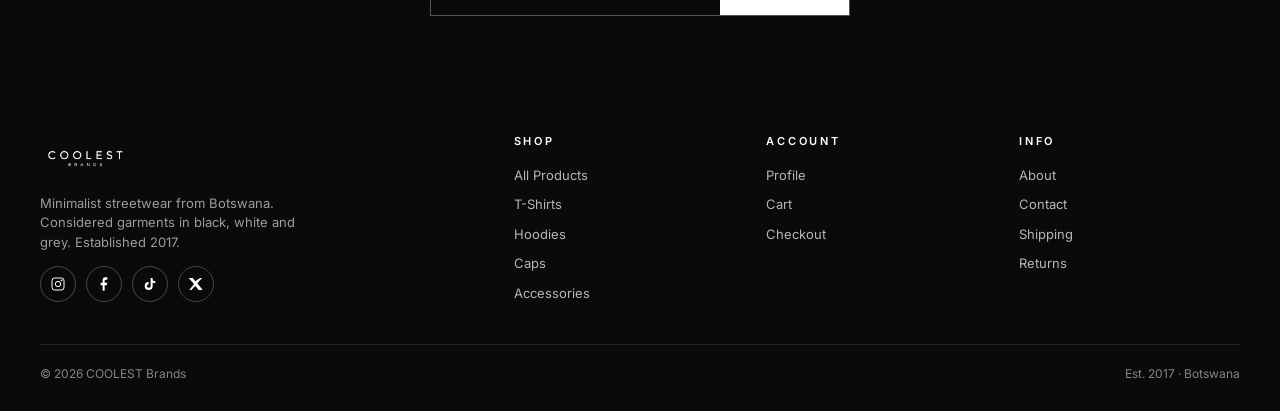
==== commit 46ea2677: "Update favicon link to use logo.png" ====
--- a/index.html
+++ b/index.html
@@ -5,7 +5,7 @@
   <meta name="viewport" content="width=device-width,initial-scale=1"/>
   <title>COOLEST Brands — Established 2017</title>
   <meta name="description" content="COOLEST Brands. Minimalist streetwear from Botswana. Tees, hoodies and accessories in black, white and grey. Established 2017."/>
-  <link rel="icon" href="assets/logo.png"/>
+  <link rel="icon" href="logo.png"/>
   <link rel="preconnect" href="https://fonts.googleapis.com"/>
   <link rel="preconnect" href="https://fonts.gstatic.com" crossorigin/>
   <link href="https://fonts.googleapis.com/css2?family=Bebas+Neue&family=Inter:wght@400;500;600&display=swap" rel="stylesheet"/>
--- a/styles.css
+++ b/styles.css
@@ -198,10 +198,14 @@
 @media(min-width:768px){ .cat-grid{grid-template-columns:repeat(4,1fr);gap:16px} }
 .cat-card{
   position:relative;aspect-ratio:4/5;overflow:hidden;
-  background:linear-gradient(135deg,#222,#666);
+  background:#222;
   color:#fff;display:flex;flex-direction:column;justify-content:flex-end;
   padding:18px;transition:transform .3s;
 }
+.cat-card::after{content:"";position:absolute;inset:0;background:linear-gradient(180deg,rgba(0,0,0,.05),rgba(0,0,0,.68))}
+.cat-card img{position:absolute;inset:0;width:100%;height:100%;object-fit:cover;transition:transform .5s ease}
+.cat-card:hover img{transform:scale(1.04)}
+.cat-card h3,.cat-card .go{position:relative;z-index:1}
 .cat-card:hover{transform:translateY(-3px)}
 .cat-card h3{font-size:clamp(22px,4vw,36px)}
 .cat-card .go{
@@ -331,6 +335,7 @@
   border-radius:50%;z-index:2;font-size:18px;
 }
 .modal-media{aspect-ratio:4/5;background:#eee}
+.modal-media img{width:100%;height:100%;object-fit:cover}
 .modal-media .placeholder{
   width:100%;height:100%;
   background:linear-gradient(135deg,#e5e5e5,#c9c9c9);
@@ -398,6 +403,7 @@
   width:100%;height:100%;
   background:linear-gradient(135deg,#e5e5e5,#c9c9c9);
 }
+.cart-row .thumb img{width:100%;height:100%;object-fit:cover}
 .cart-row .info{min-width:0}
 .cart-row .title{
   font-size:13px;text-transform:uppercase;letter-spacing:.05em;
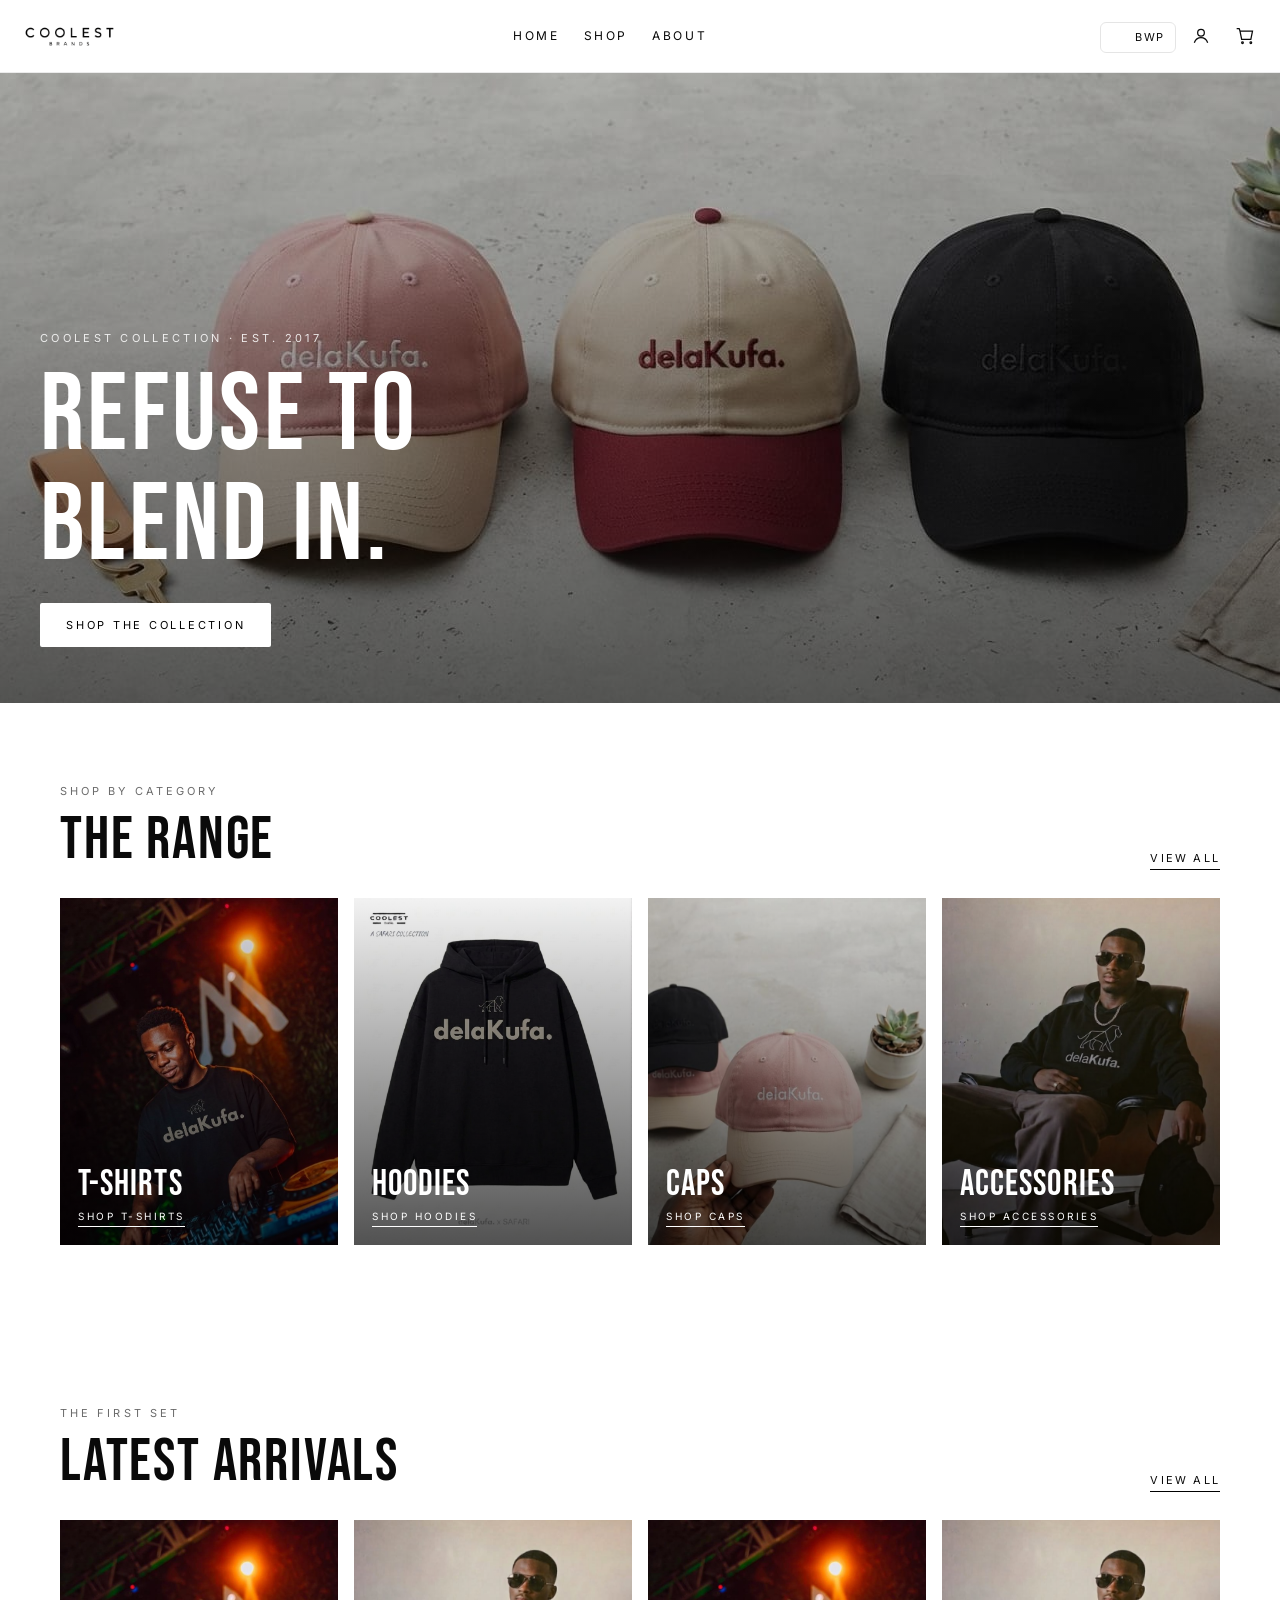
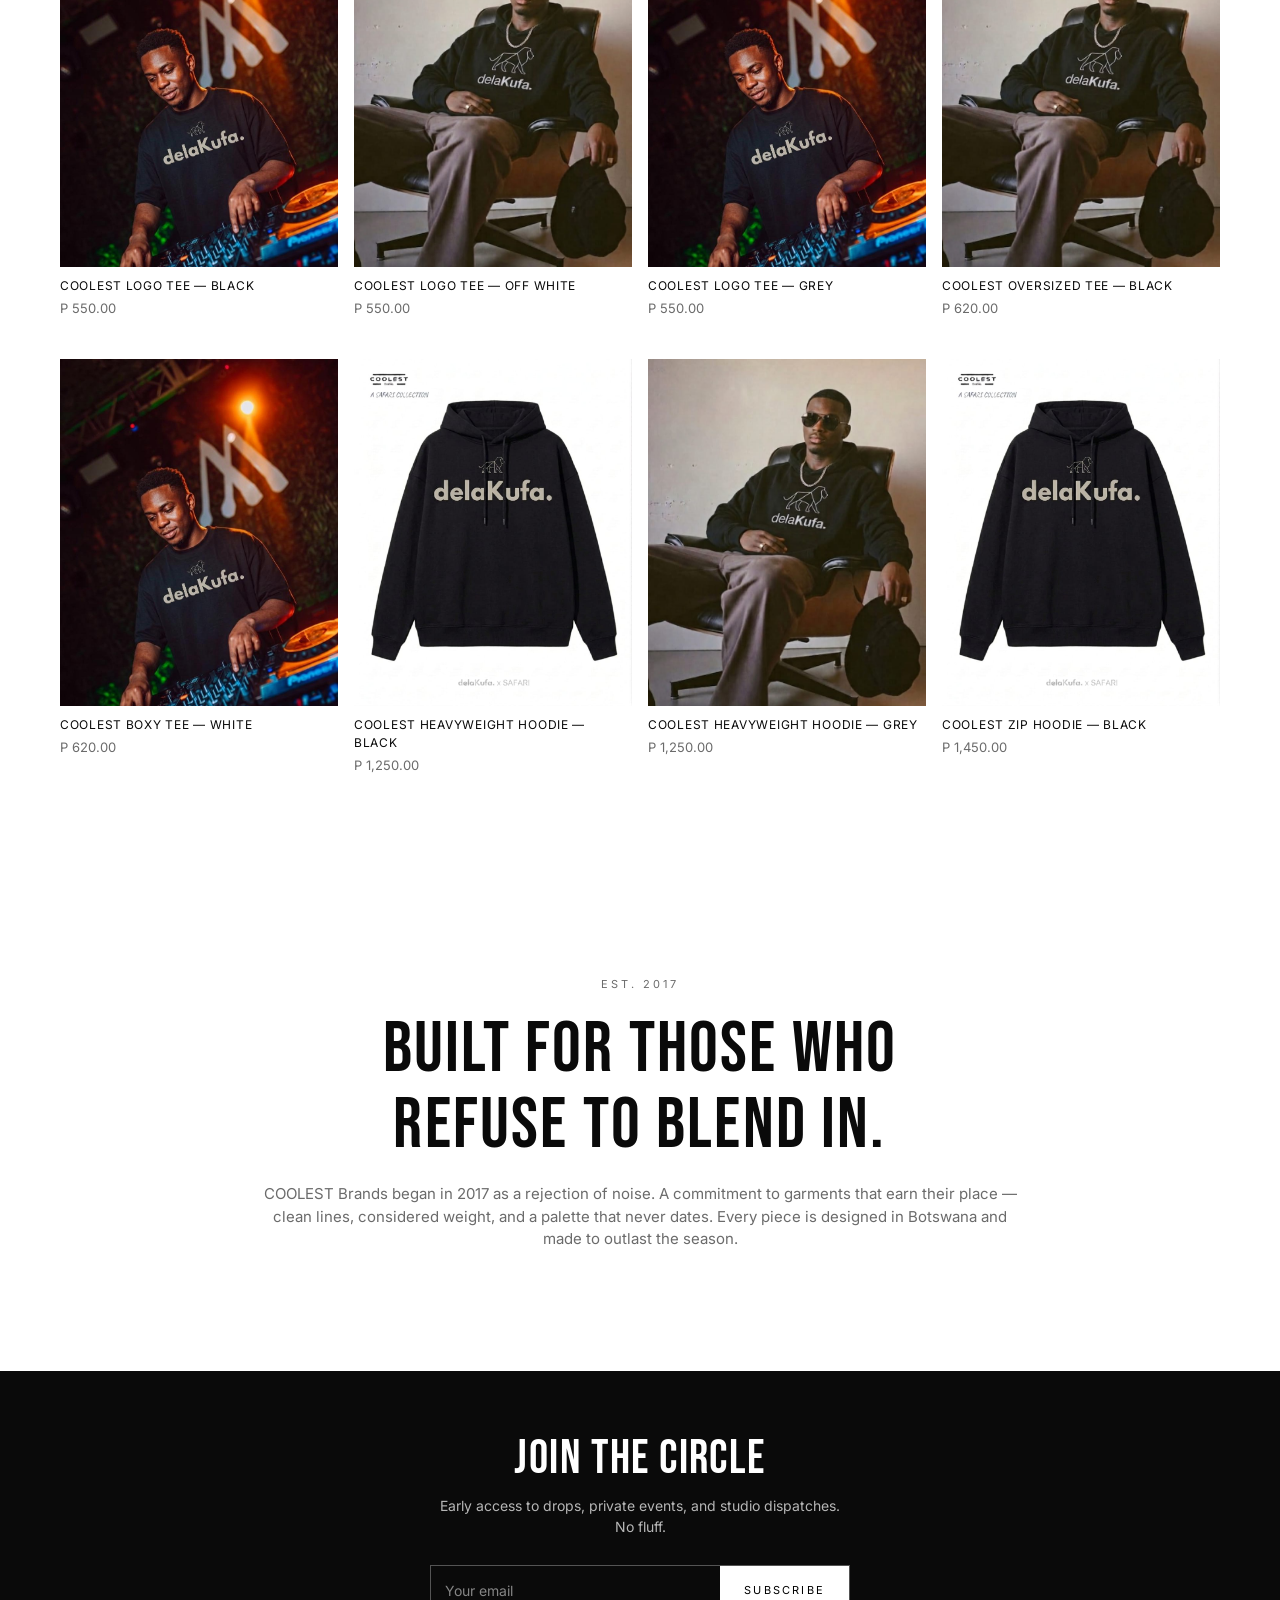
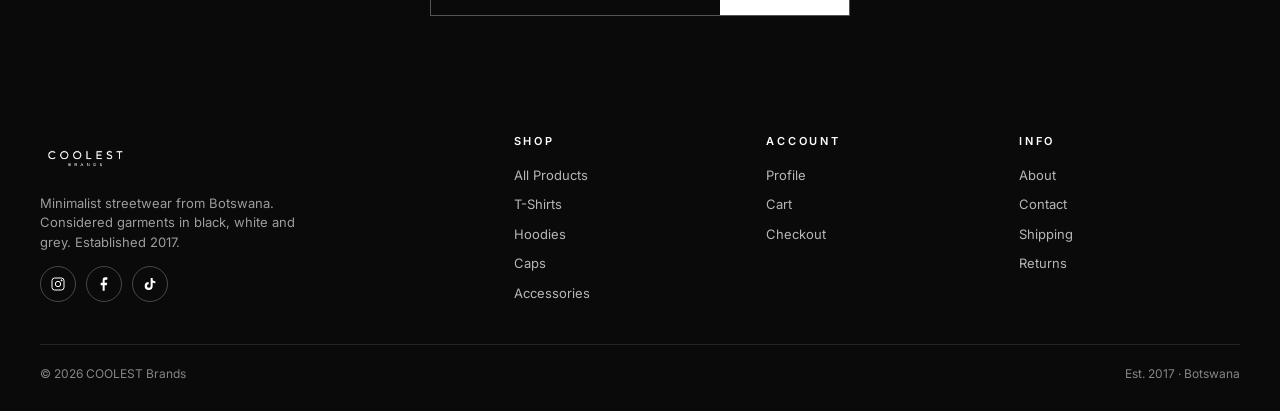
==== commit d50ec9e5: "Update index.html" ====
--- a/index.html
+++ b/index.html
@@ -5,7 +5,7 @@
   <meta name="viewport" content="width=device-width,initial-scale=1"/>
   <title>COOLEST Brands — Established 2017</title>
   <meta name="description" content="COOLEST Brands. Minimalist streetwear from Botswana. Tees, hoodies and accessories in black, white and grey. Established 2017."/>
-  <link rel="icon" href="logo.png"/>
+  <link rel="icon" href="assets/logo.png"/>
   <link rel="preconnect" href="https://fonts.googleapis.com"/>
   <link rel="preconnect" href="https://fonts.gstatic.com" crossorigin/>
   <link href="https://fonts.googleapis.com/css2?family=Bebas+Neue&family=Inter:wght@400;500;600&display=swap" rel="stylesheet"/>
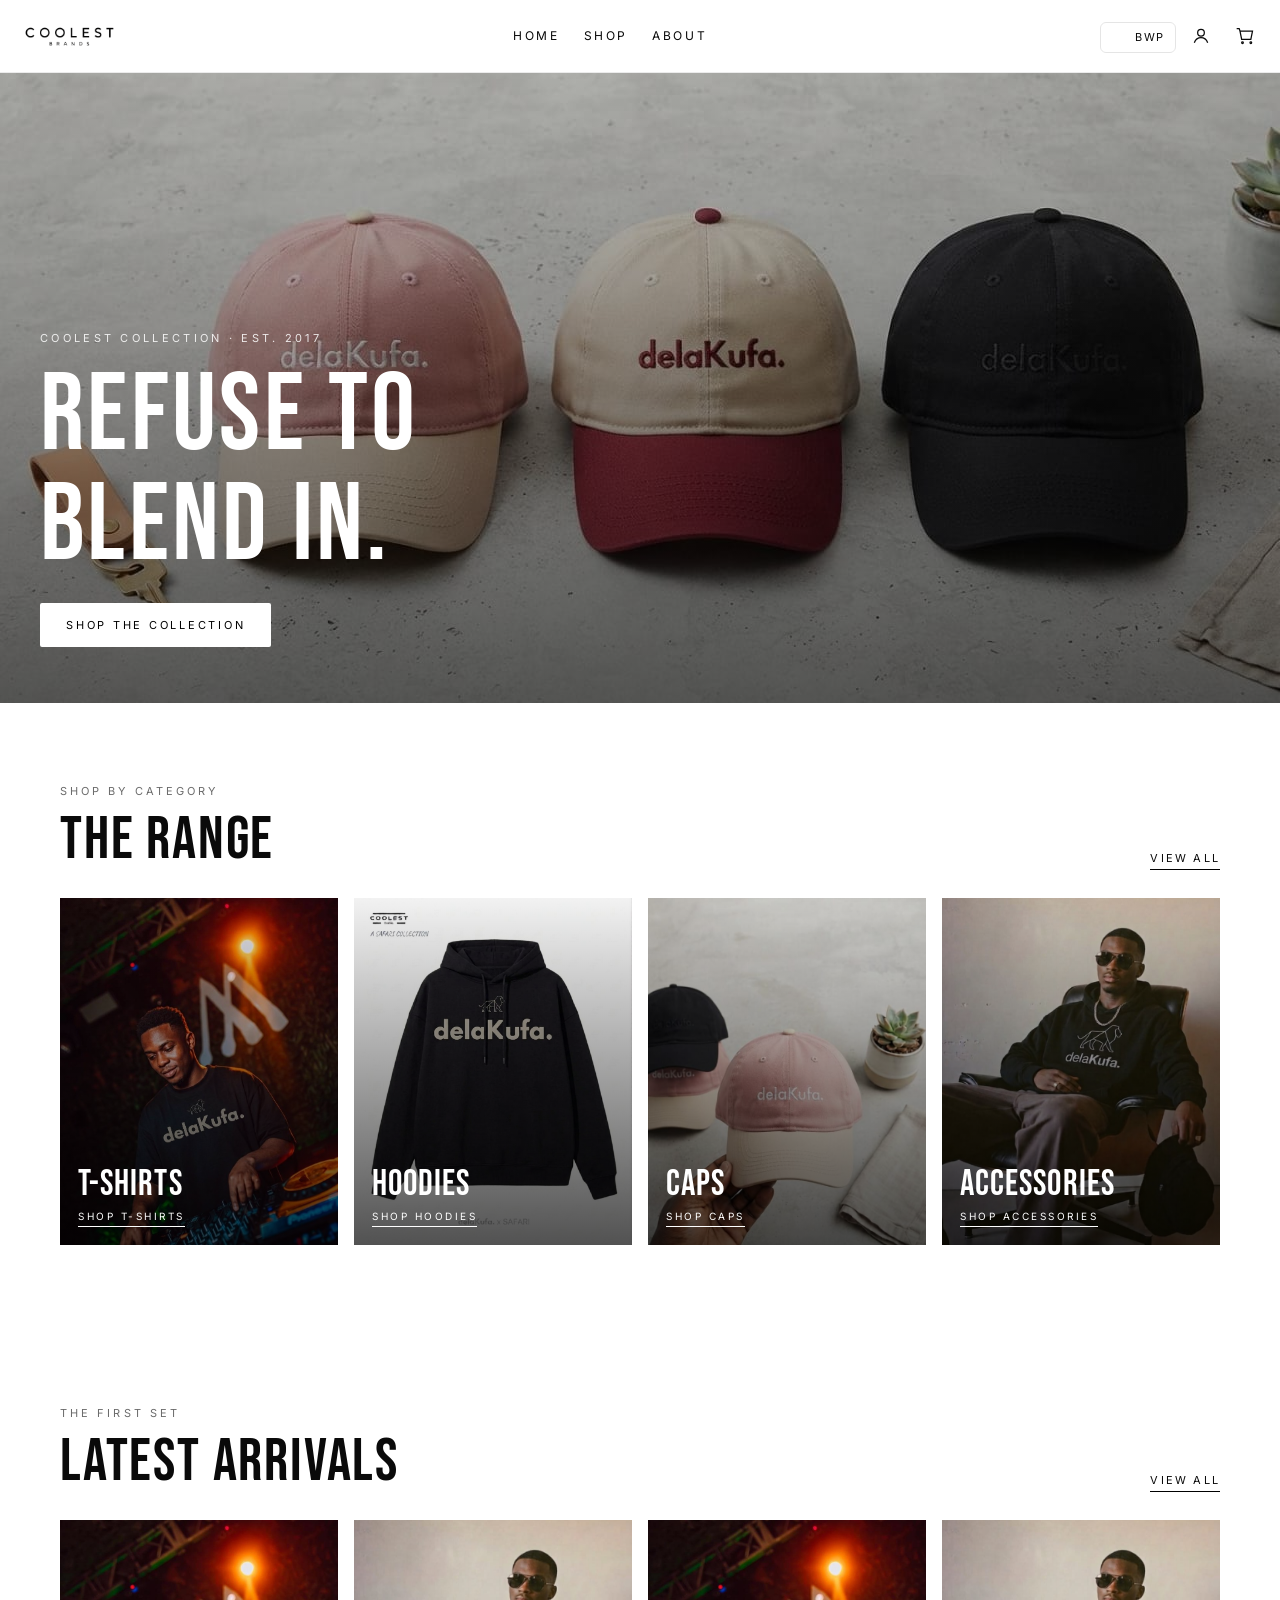
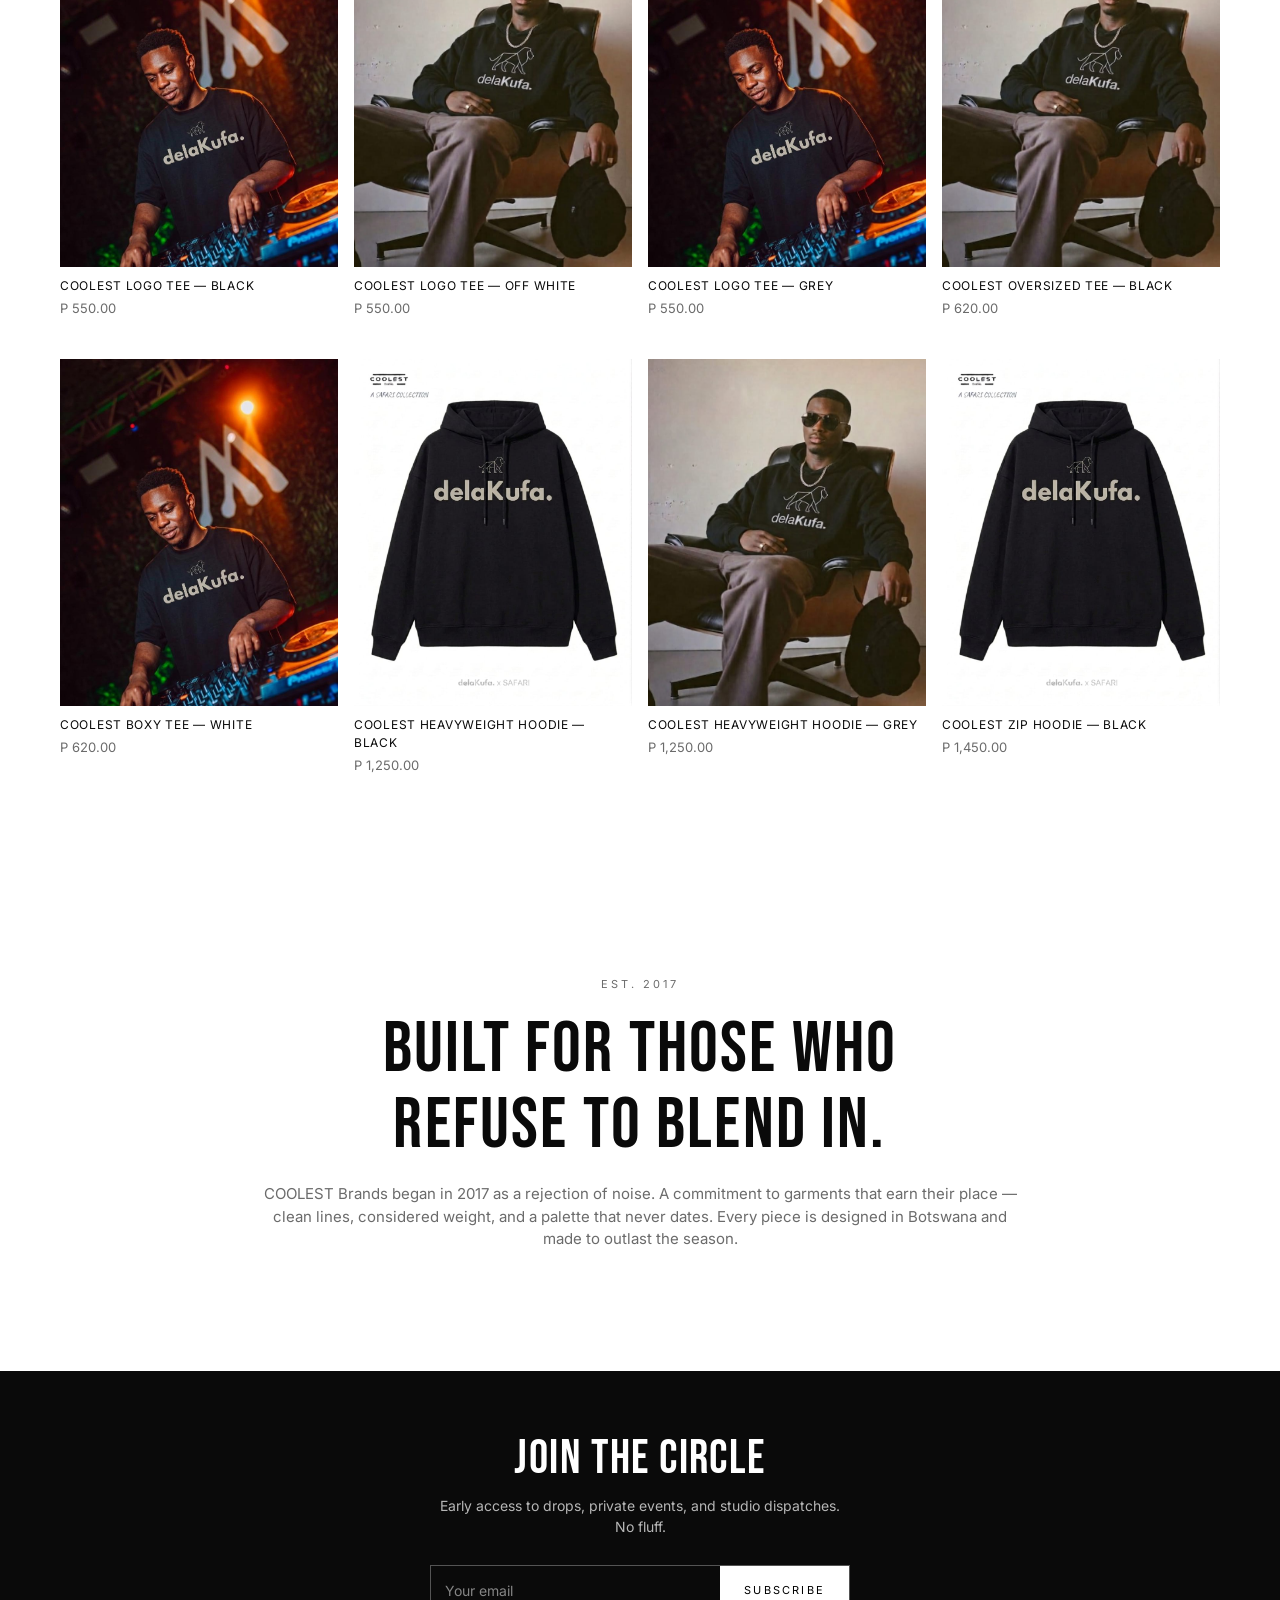
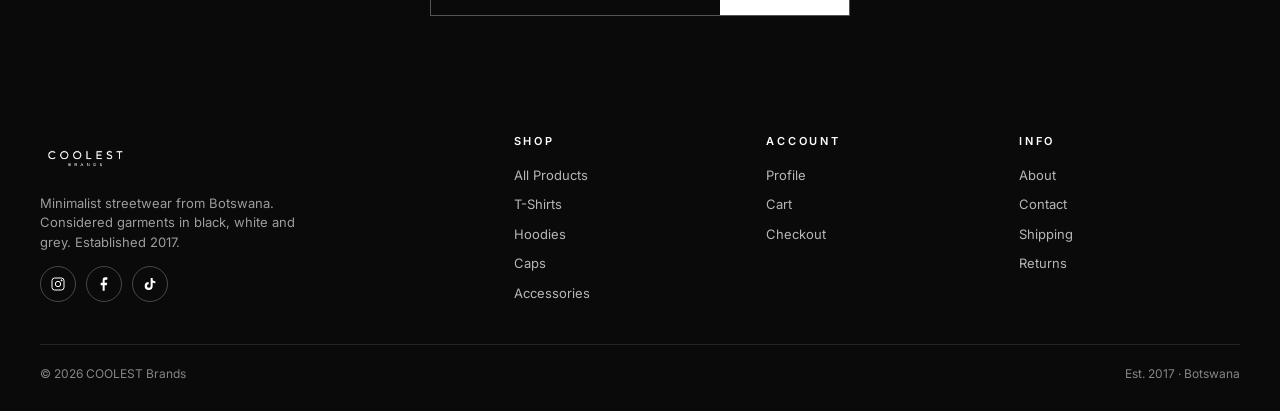
==== commit a5fcbfad: "Update favicon link in index.html" ====
--- a/index.html
+++ b/index.html
@@ -5,7 +5,7 @@
   <meta name="viewport" content="width=device-width,initial-scale=1"/>
   <title>COOLEST Brands — Established 2017</title>
   <meta name="description" content="COOLEST Brands. Minimalist streetwear from Botswana. Tees, hoodies and accessories in black, white and grey. Established 2017."/>
-  <link rel="icon" href="assets/logo.png"/>
+  <link rel="icon" href="logo.png"/>
   <link rel="preconnect" href="https://fonts.googleapis.com"/>
   <link rel="preconnect" href="https://fonts.gstatic.com" crossorigin/>
   <link href="https://fonts.googleapis.com/css2?family=Bebas+Neue&family=Inter:wght@400;500;600&display=swap" rel="stylesheet"/>
